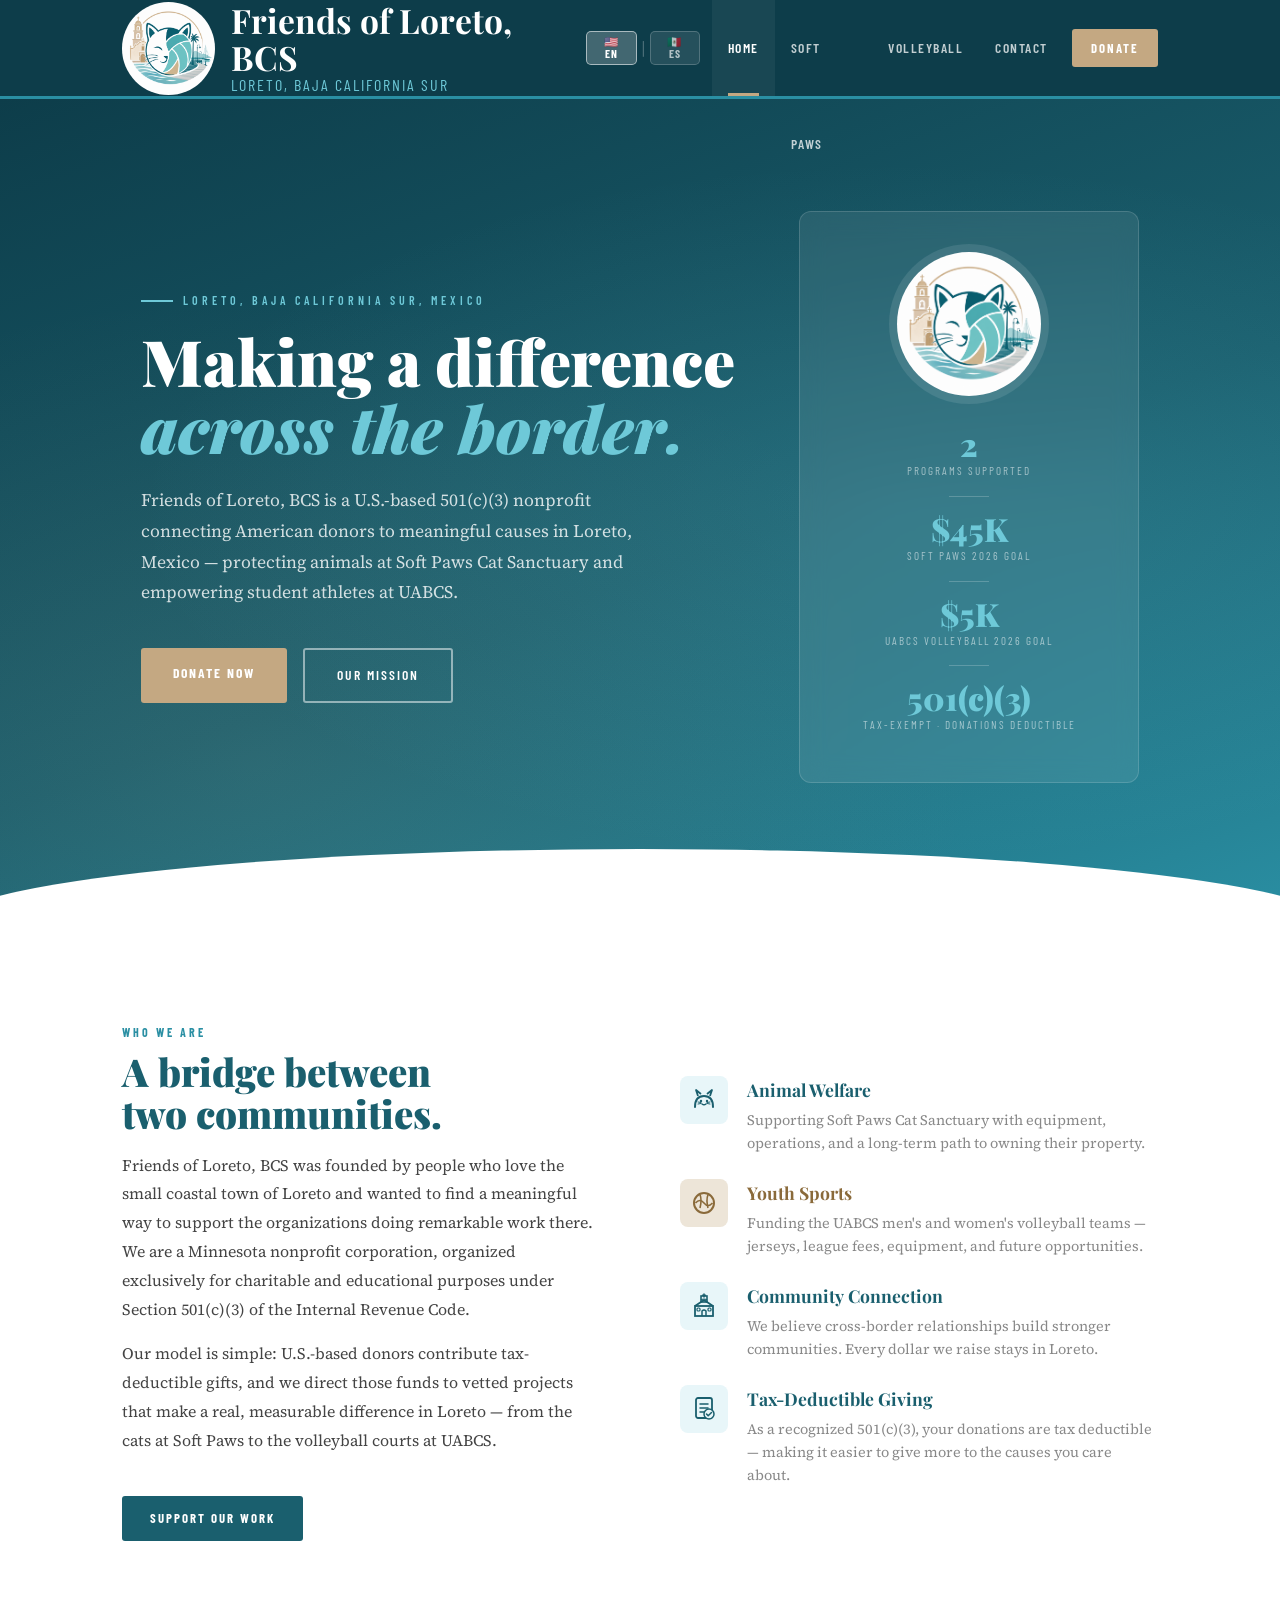
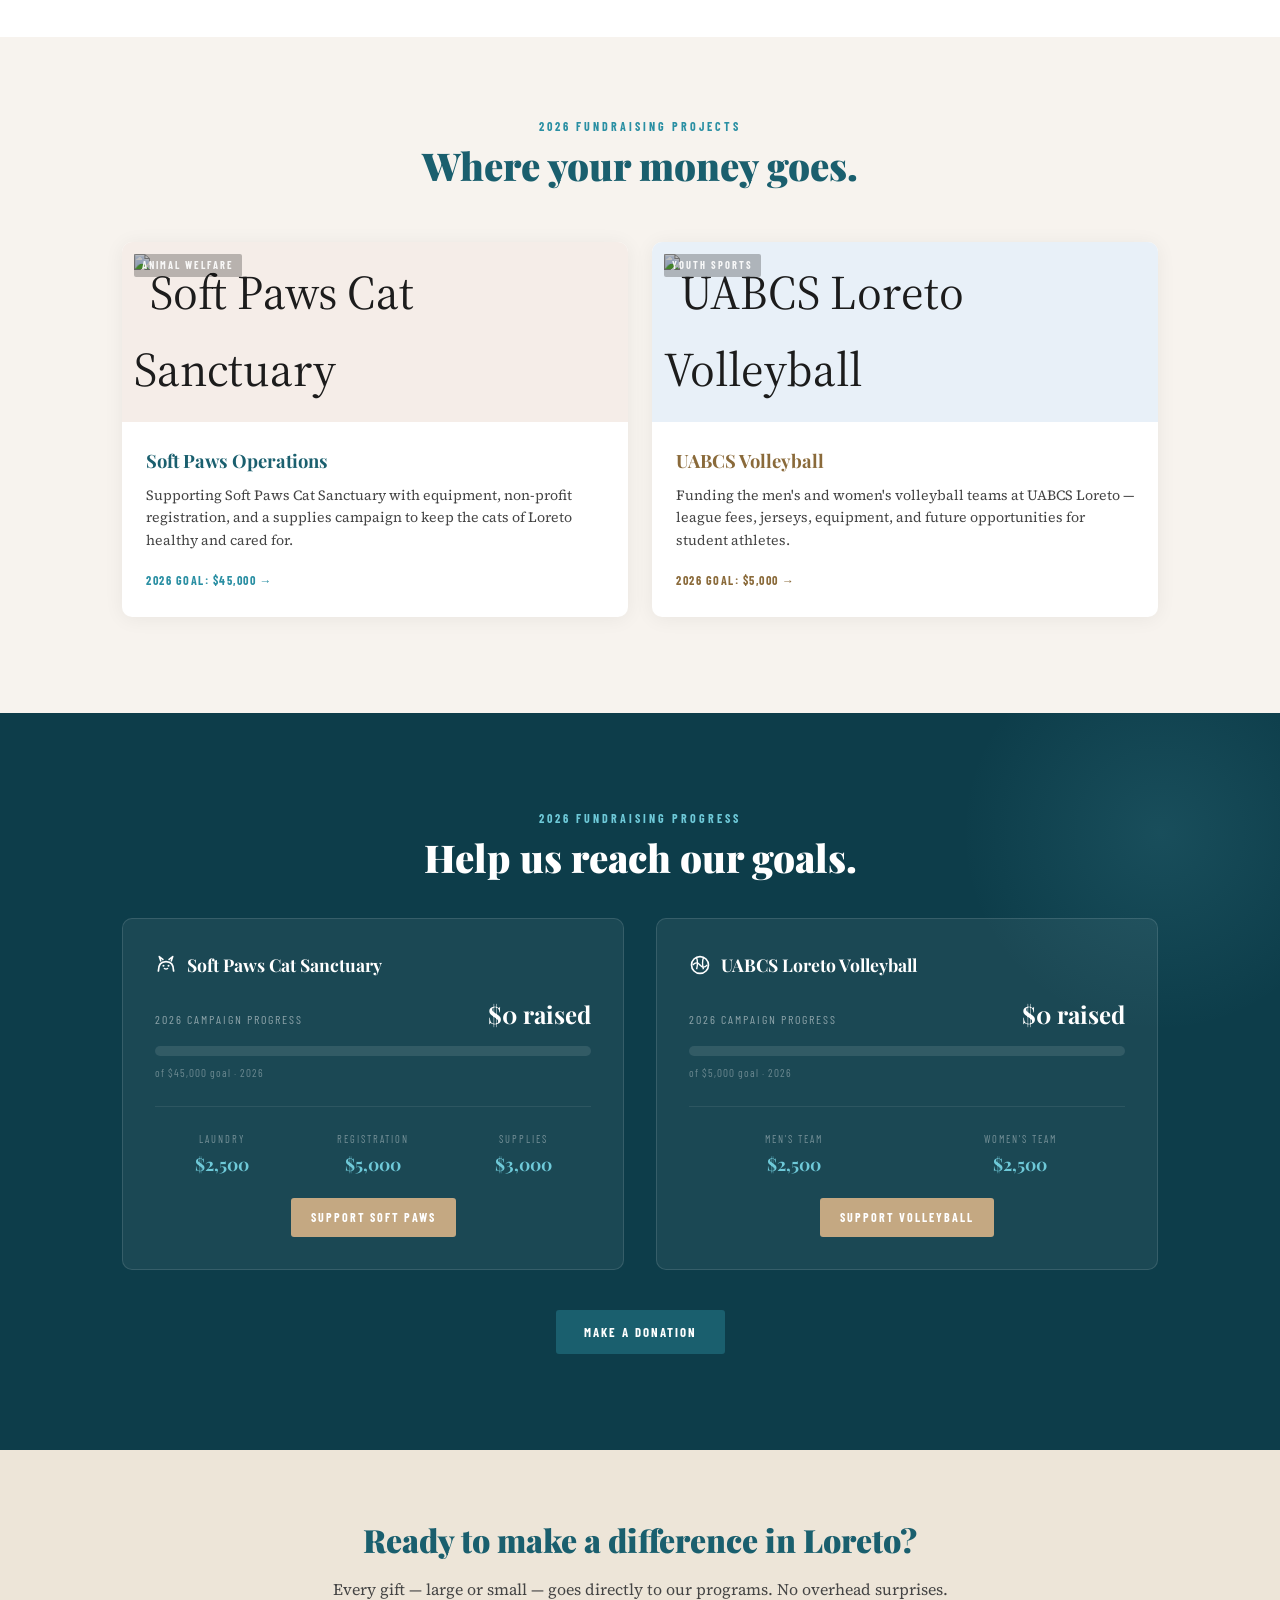
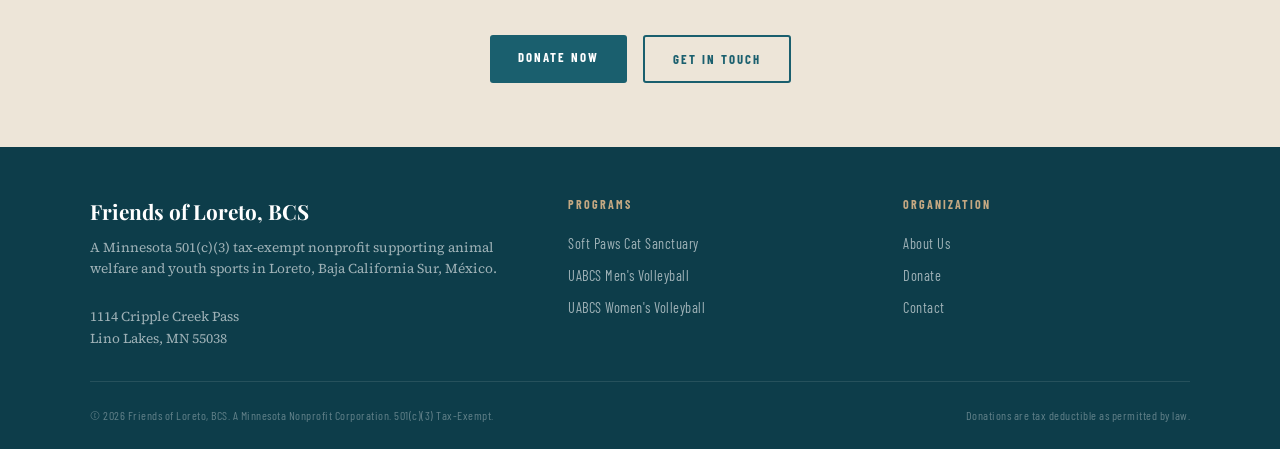
==== index.html @ affb63c1 "Add files via upload" ====
<!DOCTYPE html>
<html lang="en">
<head>
  <meta charset="UTF-8">
  <meta name="viewport" content="width=device-width, initial-scale=1.0">
  <title>Friends of Loreto, BCS — Home</title>
  <link rel="stylesheet" href="nav.css">
  <style>
    /* ── HERO ── */
    .hero {
      background: linear-gradient(160deg, var(--teal-900) 0%, var(--teal-700) 55%, var(--teal-500) 100%);
      min-height: 92vh;
      display: flex;
      align-items: center;
      position: relative;
      overflow: hidden;
    }

    .hero::before {
      content: '';
      position: absolute;
      inset: 0;
      background:
        radial-gradient(ellipse at 70% 50%, rgba(110, 201, 216, 0.15) 0%, transparent 60%),
        radial-gradient(ellipse at 20% 80%, rgba(196, 168, 130, 0.1) 0%, transparent 50%);
    }

    /* Decorative wave */
    .hero::after {
      content: '';
      position: absolute;
      bottom: -2px;
      left: 0;
      right: 0;
      height: 80px;
      background: var(--white);
      clip-path: ellipse(55% 100% at 50% 100%);
    }

    .hero-inner {
      position: relative;
      z-index: 1;
      max-width: 1100px;
      margin: 0 auto;
      padding: 6rem 2rem 8rem;
      display: grid;
      grid-template-columns: 1fr 340px;
      gap: 4rem;
      align-items: center;
    }

    .hero-eyebrow {
      font-family: var(--cond);
      font-size: 0.75rem;
      letter-spacing: 4px;
      text-transform: uppercase;
      font-weight: 600;
      color: var(--teal-300);
      margin-bottom: 1rem;
      display: flex;
      align-items: center;
      gap: 10px;
    }

    .hero-eyebrow::before {
      content: '';
      display: inline-block;
      width: 32px;
      height: 2px;
      background: var(--teal-300);
    }

    .hero-title {
      font-family: var(--serif);
      font-size: clamp(2.4rem, 5vw, 4rem);
      font-weight: 900;
      color: var(--white);
      line-height: 1.05;
      margin-bottom: 1.5rem;
    }

    .hero-title em {
      font-style: italic;
      color: var(--teal-300);
    }

    .hero-desc {
      font-size: 1.1rem;
      color: rgba(255,255,255,0.8);
      line-height: 1.75;
      margin-bottom: 2.5rem;
      max-width: 520px;
    }

    .hero-actions {
      display: flex;
      gap: 1rem;
      flex-wrap: wrap;
    }

    .btn-hero-primary {
      background: var(--sand-500);
      color: var(--white);
      font-family: var(--cond);
      font-size: 0.85rem;
      font-weight: 700;
      letter-spacing: 2px;
      text-transform: uppercase;
      text-decoration: none;
      padding: 0.9rem 2rem;
      border-radius: 3px;
      transition: background 0.2s, transform 0.2s;
      display: inline-block;
    }
    .btn-hero-primary:hover { background: var(--sand-700); transform: translateY(-2px); }

    .btn-hero-outline {
      background: transparent;
      color: var(--white);
      border: 2px solid rgba(255,255,255,0.5);
      font-family: var(--cond);
      font-size: 0.85rem;
      font-weight: 600;
      letter-spacing: 2px;
      text-transform: uppercase;
      text-decoration: none;
      padding: 0.9rem 2rem;
      border-radius: 3px;
      transition: all 0.2s;
      display: inline-block;
    }
    .btn-hero-outline:hover { border-color: white; background: rgba(255,255,255,0.1); }

    .hero-card {
      background: rgba(255,255,255,0.08);
      backdrop-filter: blur(12px);
      border: 1px solid rgba(255,255,255,0.15);
      border-radius: 12px;
      padding: 2rem;
      text-align: center;
    }

    .hero-logo {
      width: 160px;
      height: 160px;
      border-radius: 50%;
      object-fit: contain;
      background: rgba(255,255,255,0.1);
      padding: 8px;
      margin: 0 auto 1.5rem;
      display: block;
    }

    .hero-card-stat {
      margin-bottom: 1rem;
    }

    .hero-card-stat .num {
      font-family: var(--serif);
      font-size: 2rem;
      font-weight: 900;
      color: var(--teal-300);
      display: block;
      line-height: 1;
    }

    .hero-card-stat .label {
      font-family: var(--cond);
      font-size: 0.7rem;
      letter-spacing: 2px;
      text-transform: uppercase;
      color: rgba(255,255,255,0.55);
      display: block;
      margin-top: 2px;
    }

    .hero-card-divider {
      width: 40px;
      height: 1px;
      background: rgba(255,255,255,0.2);
      margin: 1rem auto;
    }

    /* ── MISSION ── */
    .mission {
      padding: 6rem 0;
      background: var(--white);
    }

    .mission-grid {
      display: grid;
      grid-template-columns: 1fr 1fr;
      gap: 5rem;
      align-items: center;
    }

    .mission-text .section-eyebrow { margin-bottom: 0.5rem; }

    .mission-text p {
      font-size: 1rem;
      color: var(--ink-mid);
      line-height: 1.8;
      margin-bottom: 1rem;
    }

    .mission-pillars {
      display: flex;
      flex-direction: column;
      gap: 1.5rem;
    }

    .pillar {
      display: flex;
      gap: 1.2rem;
      align-items: flex-start;
    }

    .pillar-icon {
      width: 48px;
      height: 48px;
      border-radius: 8px;
      background: var(--teal-100);
      display: flex;
      align-items: center;
      justify-content: center;
      font-size: 1.4rem;
      flex-shrink: 0;
    }

    .pillar-icon.sand { background: var(--sand-200); }

    .pillar-body h3 {
      font-family: var(--serif);
      font-size: 1.1rem;
      font-weight: 700;
      color: var(--teal-700);
      margin-bottom: 0.3rem;
    }

    .pillar-body h3.sand { color: var(--sand-700); }

    .pillar-body p {
      font-size: 0.9rem;
      color: var(--ink-light);
      line-height: 1.6;
    }

    /* ── PROGRAMS PREVIEW ── */
    .programs {
      padding: 5rem 0 6rem;
      background: var(--sand-100);
    }

    .programs-header {
      text-align: center;
      margin-bottom: 3.5rem;
    }

    .programs-grid {
      display: grid;
      grid-template-columns: repeat(3, 1fr);
      gap: 1.5rem;
    }

    .program-card {
      background: var(--white);
      border-radius: 10px;
      overflow: hidden;
      box-shadow: 0 2px 20px rgba(0,0,0,0.06);
      transition: transform 0.25s, box-shadow 0.25s;
      text-decoration: none;
      display: block;
      color: inherit;
    }

    .program-card:hover {
      transform: translateY(-6px);
      box-shadow: 0 8px 32px rgba(0,0,0,0.12);
    }

    .program-card-img {
      height: 180px;
      display: flex;
      align-items: center;
      justify-content: center;
      font-size: 3rem;
      position: relative;
    }

    .program-card-img.teal { background: linear-gradient(135deg, var(--teal-700), var(--teal-500)); }
    .program-card-img.teal2 { background: linear-gradient(135deg, var(--teal-500), var(--teal-300)); }
    .program-card-img.sand { background: linear-gradient(135deg, var(--sand-500), var(--sand-700)); }

    .program-card-img .card-tag {
      position: absolute;
      top: 12px;
      left: 12px;
      font-family: var(--cond);
      font-size: 0.65rem;
      letter-spacing: 2px;
      text-transform: uppercase;
      font-weight: 700;
      color: rgba(255,255,255,0.9);
      background: rgba(0,0,0,0.25);
      padding: 3px 8px;
      border-radius: 2px;
    }

    .program-card-body {
      padding: 1.5rem;
    }

    .program-card-body h3 {
      font-family: var(--serif);
      font-size: 1.15rem;
      font-weight: 700;
      color: var(--teal-700);
      margin-bottom: 0.5rem;
    }

    .program-card-body h3.sand { color: var(--sand-700); }

    .program-card-body p {
      font-size: 0.88rem;
      color: var(--ink-mid);
      line-height: 1.6;
      margin-bottom: 1rem;
    }

    .program-card-link {
      font-family: var(--cond);
      font-size: 0.75rem;
      letter-spacing: 1.5px;
      text-transform: uppercase;
      font-weight: 700;
      color: var(--teal-500);
      text-decoration: none;
    }

    .program-card-link.sand { color: var(--sand-700); }

    /* ── CAMPAIGN HIGHLIGHT ── */
    .campaign-highlight {
      padding: 6rem 0;
      background: var(--teal-900);
      position: relative;
      overflow: hidden;
    }

    .campaign-highlight::before {
      content: '';
      position: absolute;
      top: -80px;
      right: -80px;
      width: 400px;
      height: 400px;
      border-radius: 50%;
      background: radial-gradient(circle, rgba(110,201,216,0.12) 0%, transparent 70%);
    }

    .campaign-inner {
      position: relative;
      z-index: 1;
      display: grid;
      grid-template-columns: 1fr 1fr;
      gap: 5rem;
      align-items: center;
    }

    .campaign-text .section-eyebrow { color: var(--teal-300); }

    .campaign-text .section-title { color: var(--white); }

    .campaign-text p {
      color: rgba(255,255,255,0.7);
      line-height: 1.75;
      margin-bottom: 1.5rem;
    }

    .campaign-progress-box {
      background: rgba(255,255,255,0.06);
      border: 1px solid rgba(255,255,255,0.12);
      border-radius: 10px;
      padding: 2rem;
    }

    .progress-header {
      display: flex;
      justify-content: space-between;
      align-items: baseline;
      margin-bottom: 0.75rem;
    }

    .progress-title {
      font-family: var(--cond);
      font-size: 0.75rem;
      letter-spacing: 2px;
      text-transform: uppercase;
      color: rgba(255,255,255,0.5);
    }

    .progress-amount {
      font-family: var(--serif);
      font-size: 1.5rem;
      font-weight: 700;
      color: var(--white);
    }

    .progress-track {
      height: 10px;
      background: rgba(255,255,255,0.1);
      border-radius: 5px;
      overflow: hidden;
      margin-bottom: 0.5rem;
    }

    .progress-fill {
      height: 100%;
      background: linear-gradient(90deg, var(--teal-500), var(--teal-300));
      border-radius: 5px;
      width: 5%;
      transition: width 1s ease;
    }

    .progress-sub {
      font-family: var(--cond);
      font-size: 0.7rem;
      letter-spacing: 1px;
      color: rgba(255,255,255,0.35);
    }

    .progress-milestones {
      display: grid;
      grid-template-columns: repeat(3, 1fr);
      gap: 1rem;
      margin-top: 1.5rem;
      border-top: 1px solid rgba(255,255,255,0.08);
      padding-top: 1.5rem;
    }

    .milestone {
      text-align: center;
    }

    .milestone .year {
      font-family: var(--cond);
      font-size: 0.65rem;
      letter-spacing: 2px;
      text-transform: uppercase;
      color: rgba(255,255,255,0.4);
      display: block;
      margin-bottom: 3px;
    }

    .milestone .amount {
      font-family: var(--serif);
      font-size: 1.1rem;
      font-weight: 700;
      color: var(--teal-300);
      display: block;
    }

    .milestone .status {
      font-family: var(--cond);
      font-size: 0.65rem;
      letter-spacing: 1px;
      color: rgba(255,255,255,0.3);
      display: block;
      margin-top: 2px;
    }

    /* ── DONATE CTA ── */
    .cta-strip {
      padding: 4rem 0;
      background: var(--sand-200);
      text-align: center;
    }

    .cta-strip h2 {
      font-family: var(--serif);
      font-size: 2rem;
      font-weight: 900;
      color: var(--teal-700);
      margin-bottom: 0.75rem;
    }

    .cta-strip p {
      color: var(--ink-mid);
      margin-bottom: 2rem;
      font-size: 1rem;
    }

    .cta-actions {
      display: flex;
      gap: 1rem;
      justify-content: center;
      flex-wrap: wrap;
    }
  </style>
</head>
<body>

<div id="site-nav"></div>

<!-- ── HERO ── -->
<section class="hero">
  <div class="hero-inner">
    <div class="hero-content">
      <div class="hero-eyebrow">Loreto, Baja California Sur, Mexico</div>
      <h1 class="hero-title">
        <span data-en="Making a difference" data-es="Haciendo la diferencia">Making a difference</span><br>
        <em data-en="across the border." data-es="más allá de la frontera.">across the border.</em>
      </h1>
      <p class="hero-desc" data-en="Friends of Loreto, BCS is a U.S.-based 501(c)(3) nonprofit connecting American donors to meaningful causes in Loreto, Mexico — protecting animals at Soft Paws Cat Sanctuary and empowering student athletes at UABCS."
         data-es="Friends of Loreto, BCS es una organización sin fines de lucro con base en EE. UU. que conecta a donantes estadounidenses con causas significativas en Loreto, México — protegiendo a los animales en el Refugio Soft Paws y apoyando a los atletas universitarios de la UABCS.">
        Friends of Loreto, BCS is a U.S.-based 501(c)(3) nonprofit connecting American donors
        to meaningful causes in Loreto, Mexico — protecting animals at Soft Paws Cat Sanctuary
        and empowering student athletes at UABCS.
      </p>
      <div class="hero-actions">
        <a href="donate.html" class="btn-hero-primary" data-en="Donate Now" data-es="Donar Ahora">Donate Now</a>
        <a href="index.html#about" class="btn-hero-outline" data-en="Our Mission" data-es="Nuestra Misión">Our Mission</a>
      </div>
    </div>
    <div class="hero-card">
      <img src="logo.png" alt="Friends of Loreto BCS" class="hero-logo">
      <div class="hero-card-stat">
        <span class="num">2</span>
        <span class="label" data-en="Programs Supported" data-es="Programas Apoyados">Programs Supported</span>
      </div>
      <div class="hero-card-divider"></div>
      <div class="hero-card-stat">
        <span class="num">$45K</span>
        <span class="label" data-en="Soft Paws 2026 Goal" data-es="Meta Soft Paws 2026">Soft Paws 2026 Goal</span>
      </div>
      <div class="hero-card-divider"></div>
      <div class="hero-card-stat">
        <span class="num">$5K</span>
        <span class="label" data-en="UABCS Volleyball 2026 Goal" data-es="Meta Voleibol UABCS 2026">UABCS Volleyball 2026 Goal</span>
      </div>
      <div class="hero-card-divider"></div>
      <div class="hero-card-stat">
        <span class="num">501(c)(3)</span>
        <span class="label" data-en="Tax-Exempt · Donations Deductible" data-es="Exento de Impuestos · Donaciones Deducibles">Tax-Exempt · Donations Deductible</span>
      </div>
    </div>
  </div>
</section>

<!-- ── MISSION ── -->
<section class="mission" id="about">
  <div class="container">
    <div class="mission-grid">
      <div class="mission-text">
        <div class="section-eyebrow" data-en="Who We Are" data-es="Quiénes Somos">Who We Are</div>
        <h2 class="section-title" data-en="A bridge between<br>two communities." data-es="Un puente entre<br>dos comunidades.">A bridge between<br>two communities.</h2>
        <p data-en="Friends of Loreto, BCS was founded by people who love the small coastal town of Loreto and wanted to find a meaningful way to support the organizations doing remarkable work there. We are a Minnesota nonprofit corporation, organized exclusively for charitable and educational purposes under Section 501(c)(3) of the Internal Revenue Code."
           data-es="Friends of Loreto, BCS fue fundada por personas que aman el pequeño pueblo costero de Loreto y que querían encontrar una manera significativa de apoyar a las organizaciones que hacen un trabajo extraordinario ahí. Somos una corporación sin fines de lucro de Minnesota, organizada exclusivamente con fines caritativos y educativos bajo la Sección 501(c)(3) del Código de Rentas Internas.">
          Friends of Loreto, BCS was founded by people who love the small
          coastal town of Loreto and wanted to find a meaningful way to support the
          organizations doing remarkable work there. We are a Minnesota nonprofit corporation,
          organized exclusively for charitable and educational purposes under Section 501(c)(3)
          of the Internal Revenue Code.
        </p>
        <p data-en="Our model is simple: U.S.-based donors contribute tax-deductible gifts, and we direct those funds to vetted projects that make a real, measurable difference in Loreto — from the cats at Soft Paws to the volleyball courts at UABCS."
           data-es="Nuestro modelo es sencillo: donantes con base en EE. UU. contribuyen con donativos deducibles de impuestos, y nosotros dirigimos esos fondos a proyectos verificados que generan una diferencia real y medible en Loreto — desde los gatos de Soft Paws hasta las canchas de voleibol de la UABCS.">
          Our model is simple: U.S.-based donors contribute tax-deductible gifts, and we
          direct those funds to vetted projects that make a real, measurable difference
          in Loreto — from the cats at Soft Paws to the volleyball courts at UABCS.
        </p>
        <br>
        <a href="donate.html" class="btn btn-primary" data-en="Support Our Work" data-es="Apoya Nuestra Causa">Support Our Work</a>
      </div>
      <div class="mission-pillars">
        <div class="pillar">
          <div class="pillar-icon">
            <svg width="26" height="26" viewBox="0 0 26 26" fill="none" xmlns="http://www.w3.org/2000/svg">
              <path d="M4 20 C4 13 7 9 13 9 C19 9 22 13 22 20" stroke="#1a5f6e" stroke-width="2" stroke-linecap="round"/>
              <path d="M7 9 L5 3 L10 7" stroke="#1a5f6e" stroke-width="1.8" stroke-linejoin="round"/>
              <path d="M19 9 L21 3 L16 7" stroke="#1a5f6e" stroke-width="1.8" stroke-linejoin="round"/>
              <circle cx="10" cy="14" r="1.2" fill="#1a5f6e"/>
              <circle cx="16" cy="14" r="1.2" fill="#1a5f6e"/>
              <path d="M11 17 Q13 18.5 15 17" stroke="#1a5f6e" stroke-width="1.5" stroke-linecap="round"/>
              <path d="M7 15 L10 15.5" stroke="#1a5f6e" stroke-width="1" stroke-linecap="round"/>
              <path d="M7 17 L10 16.5" stroke="#1a5f6e" stroke-width="1" stroke-linecap="round"/>
              <path d="M19 15 L16 15.5" stroke="#1a5f6e" stroke-width="1" stroke-linecap="round"/>
              <path d="M19 17 L16 16.5" stroke="#1a5f6e" stroke-width="1" stroke-linecap="round"/>
            </svg>
          </div>
          <div class="pillar-body">
            <h3 data-en="Animal Welfare" data-es="Bienestar Animal">Animal Welfare</h3>
            <p data-en="Supporting Soft Paws Cat Sanctuary with equipment, operations, and a long-term path to owning their property."
               data-es="Apoyando al Refugio Soft Paws con equipo, operaciones y un camino a largo plazo para adquirir su propiedad.">Supporting Soft Paws Cat Sanctuary with equipment, operations, and a long-term path to owning their property.</p>
          </div>
        </div>
        <div class="pillar">
          <div class="pillar-icon sand">
            <svg width="26" height="26" viewBox="0 0 26 26" fill="none" xmlns="http://www.w3.org/2000/svg">
              <circle cx="13" cy="13" r="10" stroke="#8a6a3a" stroke-width="2"/>
              <path d="M4.5 13 Q9 8 13 13 Q17 18 21.5 13" stroke="#8a6a3a" stroke-width="1.6"/>
              <path d="M9 4.5 Q11 10 9 18" stroke="#8a6a3a" stroke-width="1.6"/>
              <path d="M17 4.5 Q15 10 17 18" stroke="#8a6a3a" stroke-width="1.6"/>
            </svg>
          </div>
          <div class="pillar-body">
            <h3 class="sand" data-en="Youth Sports" data-es="Deporte Juvenil">Youth Sports</h3>
            <p data-en="Funding the UABCS men's and women's volleyball teams — jerseys, league fees, equipment, and future opportunities."
               data-es="Financiando los equipos varonil y femenil de voleibol de la UABCS — uniformes, cuotas de liga, equipamiento y oportunidades futuras.">Funding the UABCS men's and women's volleyball teams — jerseys, league fees, equipment, and future opportunities.</p>
          </div>
        </div>
        <div class="pillar">
          <div class="pillar-icon">
            <svg width="26" height="26" viewBox="0 0 26 26" fill="none" xmlns="http://www.w3.org/2000/svg">
              <rect x="4" y="13" width="18" height="10" stroke="#1a5f6e" stroke-width="1.8"/>
              <path d="M11 23 L11 18 Q13 16 15 18 L15 23" stroke="#1a5f6e" stroke-width="1.5"/>
              <path d="M4 13 L13 7 L22 13" stroke="#1a5f6e" stroke-width="1.8" stroke-linejoin="round"/>
              <rect x="10" y="3" width="6" height="6" stroke="#1a5f6e" stroke-width="1.6"/>
              <path d="M10 7 Q13 5 16 7" stroke="#1a5f6e" stroke-width="1.2"/>
              <line x1="13" y1="1" x2="13" y2="4" stroke="#1a5f6e" stroke-width="1.5" stroke-linecap="round"/>
              <line x1="11.5" y1="2.2" x2="14.5" y2="2.2" stroke="#1a5f6e" stroke-width="1.5" stroke-linecap="round"/>
              <rect x="6" y="15" width="3" height="3" rx="1" stroke="#1a5f6e" stroke-width="1.2"/>
              <rect x="17" y="15" width="3" height="3" rx="1" stroke="#1a5f6e" stroke-width="1.2"/>
            </svg>
          </div>
          <div class="pillar-body">
            <h3 data-en="Community Connection" data-es="Conexión Comunitaria">Community Connection</h3>
            <p data-en="We believe cross-border relationships build stronger communities. Every dollar we raise stays in Loreto."
               data-es="Creemos que las relaciones transfronterizas construyen comunidades más fuertes. Cada peso que recaudamos se queda en Loreto.">We believe cross-border relationships build stronger communities. Every dollar we raise stays in Loreto.</p>
          </div>
        </div>
        <div class="pillar">
          <div class="pillar-icon">
            <svg width="26" height="26" viewBox="0 0 26 26" fill="none" xmlns="http://www.w3.org/2000/svg">
              <rect x="5" y="2" width="16" height="20" rx="2" stroke="#1a5f6e" stroke-width="1.8"/>
              <line x1="9" y1="8" x2="17" y2="8" stroke="#1a5f6e" stroke-width="1.5" stroke-linecap="round"/>
              <line x1="9" y1="12" x2="17" y2="12" stroke="#1a5f6e" stroke-width="1.5" stroke-linecap="round"/>
              <line x1="9" y1="16" x2="14" y2="16" stroke="#1a5f6e" stroke-width="1.5" stroke-linecap="round"/>
              <circle cx="18" cy="18" r="5" fill="#e8f6f9" stroke="#1a5f6e" stroke-width="1.5"/>
              <path d="M15.5 18 L17.2 19.8 L20.5 16.5" stroke="#1a5f6e" stroke-width="1.5" stroke-linecap="round" stroke-linejoin="round"/>
            </svg>
          </div>
          <div class="pillar-body">
            <h3 data-en="Tax-Deductible Giving" data-es="Donaciones Deducibles">Tax-Deductible Giving</h3>
            <p data-en="As a recognized 501(c)(3), your donations are tax deductible — making it easier to give more to the causes you care about."
               data-es="Como organización reconocida 501(c)(3), tus donaciones son deducibles de impuestos — lo que facilita dar más a las causas que te importan.">As a recognized 501(c)(3), your donations are tax deductible — making it easier to give more to the causes you care about.</p>
          </div>
        </div>
      </div>
    </div>
  </div>
</section>

<!-- ── PROGRAMS PREVIEW ── -->
<section class="programs">
  <div class="container">
    <div class="programs-header">
      <div class="section-eyebrow" data-en="2026 Fundraising Projects" data-es="Proyectos de Recaudación 2026">2026 Fundraising Projects</div>
      <h2 class="section-title" data-en="Where your money goes." data-es="A dónde va tu donativo.">Where your money goes.</h2>
    </div>
    <div class="programs-grid" style="grid-template-columns: 1fr 1fr;">
      <a href="soft-paws.html" class="program-card">
        <div class="program-card-img teal" style="background: #f5ede8;">
          <img src="soft-paws-logo.jpg" alt="Soft Paws Cat Sanctuary" style="width:100%; height:100%; object-fit:contain; padding:12px;">
          <span class="card-tag" data-en="Animal Welfare" data-es="Bienestar Animal">Animal Welfare</span>
        </div>
        <div class="program-card-body">
          <h3 data-en="Soft Paws Operations" data-es="Operaciones Soft Paws">Soft Paws Operations</h3>
          <p data-en="Supporting Soft Paws Cat Sanctuary with equipment, non-profit registration, and a supplies campaign to keep the cats of Loreto healthy and cared for."
             data-es="Apoyando al Refugio Soft Paws con equipo, registro de asociación civil y una campaña de insumos para mantener a los gatos de Loreto sanos y bien cuidados.">Supporting Soft Paws Cat Sanctuary with equipment, non-profit registration, and a supplies campaign to keep the cats of Loreto healthy and cared for.</p>
          <span class="program-card-link" data-en="2026 Goal: $45,000 →" data-es="Meta 2026: $45,000 →">2026 Goal: $45,000 →</span>
        </div>
      </a>
      <a href="volleyball.html" class="program-card">
        <div class="program-card-img sand" style="background: #e8f0f8;">
          <img src="uabcs-logo.jpg" alt="UABCS Loreto Volleyball" style="width:100%; height:100%; object-fit:contain; padding:12px;">
          <span class="card-tag" data-en="Youth Sports" data-es="Deporte Juvenil">Youth Sports</span>
        </div>
        <div class="program-card-body">
          <h3 class="sand" data-en="UABCS Volleyball" data-es="Voleibol UABCS">UABCS Volleyball</h3>
          <p data-en="Funding the men's and women's volleyball teams at UABCS Loreto — league fees, jerseys, equipment, and future opportunities for student athletes."
             data-es="Financiando los equipos varonil y femenil de voleibol de la UABCS Loreto — cuotas de liga, uniformes, equipamiento y oportunidades futuras para los atletas universitarios.">Funding the men's and women's volleyball teams at UABCS Loreto — league fees, jerseys, equipment, and future opportunities for student athletes.</p>
          <span class="program-card-link sand" data-en="2026 Goal: $5,000 →" data-es="Meta 2026: $5,000 →">2026 Goal: $5,000 →</span>
        </div>
      </a>
    </div>
  </div>
</section>

<!-- ── FUNDRAISING PROGRESS ── -->
<section class="campaign-highlight">
  <div class="container">
    <div style="text-align:center; margin-bottom:2.5rem;">
      <div class="section-eyebrow" style="color:var(--teal-300);" data-en="2026 Fundraising Progress" data-es="Avance de Recaudación 2026">2026 Fundraising Progress</div>
      <h2 class="section-title" style="color:var(--white);" data-en="Help us reach our goals." data-es="Ayúdanos a alcanzar nuestras metas.">Help us reach our goals.</h2>
    </div>
    <div style="display:grid; grid-template-columns:1fr 1fr; gap:2rem;">

      <!-- Soft Paws tracker -->
      <div class="campaign-progress-box">
        <div style="display:flex; align-items:center; gap:10px; margin-bottom:1rem;">
          <svg width="22" height="22" viewBox="0 0 26 26" fill="none" xmlns="http://www.w3.org/2000/svg">
            <path d="M4 20 C4 13 7 9 13 9 C19 9 22 13 22 20" stroke="white" stroke-width="2" stroke-linecap="round"/>
            <path d="M7 9 L5 3 L10 7" stroke="white" stroke-width="1.8" stroke-linejoin="round"/>
            <path d="M19 9 L21 3 L16 7" stroke="white" stroke-width="1.8" stroke-linejoin="round"/>
            <circle cx="10" cy="14" r="1.2" fill="white"/>
            <circle cx="16" cy="14" r="1.2" fill="white"/>
            <path d="M11 17 Q13 18.5 15 17" stroke="white" stroke-width="1.5" stroke-linecap="round"/>
          </svg>
          <span style="font-family:var(--serif); font-size:1.1rem; font-weight:700; color:var(--white);" data-en="Soft Paws Cat Sanctuary" data-es="Refugio Soft Paws">Soft Paws Cat Sanctuary</span>
        </div>
        <div class="progress-header">
          <span class="progress-title" data-en="2026 Campaign Progress" data-es="Avance 2026">2026 Campaign Progress</span>
          <span class="progress-amount" data-en="$0 raised" data-es="$0 recaudados">$0 raised</span>
        </div>
        <div class="progress-track">
          <div class="progress-fill" style="width:0%;"></div>
        </div>
        <div class="progress-sub" data-en="of $45,000 goal · 2026" data-es="de la meta de $45,000 · 2026">of $45,000 goal · 2026</div>
        <div class="progress-milestones" style="grid-template-columns:repeat(3,1fr);">
          <div class="milestone">
            <span class="year" data-en="Laundry" data-es="Lavandería">Laundry</span>
            <span class="amount">$2,500</span>
          </div>
          <div class="milestone">
            <span class="year" data-en="Registration" data-es="Registro">Registration</span>
            <span class="amount">$5,000</span>
          </div>
          <div class="milestone">
            <span class="year" data-en="Supplies" data-es="Insumos">Supplies</span>
            <span class="amount">$3,000</span>
          </div>
        </div>
        <div style="text-align:center; margin-top:1.25rem;">
          <a href="soft-paws.html" class="btn btn-sand" style="font-size:0.75rem; padding:0.6rem 1.25rem;" data-en="Support Soft Paws" data-es="Apoya a Soft Paws">Support Soft Paws</a>
        </div>
      </div>

      <!-- UABCS Volleyball tracker -->
      <div class="campaign-progress-box">
        <div style="display:flex; align-items:center; gap:10px; margin-bottom:1rem;">
          <svg width="22" height="22" viewBox="0 0 26 26" fill="none" xmlns="http://www.w3.org/2000/svg">
            <circle cx="13" cy="13" r="10" stroke="white" stroke-width="2"/>
            <path d="M4.5 13 Q9 8 13 13 Q17 18 21.5 13" stroke="white" stroke-width="1.6"/>
            <path d="M9 4.5 Q11 10 9 18" stroke="white" stroke-width="1.6"/>
            <path d="M17 4.5 Q15 10 17 18" stroke="white" stroke-width="1.6"/>
          </svg>
          <span style="font-family:var(--serif); font-size:1.1rem; font-weight:700; color:var(--white);" data-en="UABCS Loreto Volleyball" data-es="Voleibol UABCS Loreto">UABCS Loreto Volleyball</span>
        </div>
        <div class="progress-header">
          <span class="progress-title" data-en="2026 Campaign Progress" data-es="Avance 2026">2026 Campaign Progress</span>
          <span class="progress-amount" data-en="$0 raised" data-es="$0 recaudados">$0 raised</span>
        </div>
        <div class="progress-track">
          <div class="progress-fill" style="width:0%; background: linear-gradient(90deg, var(--sand-500), var(--sand-300), #e8d4a8);"></div>
        </div>
        <div class="progress-sub" data-en="of $5,000 goal · 2026" data-es="de la meta de $5,000 · 2026">of $5,000 goal · 2026</div>
        <div class="progress-milestones" style="grid-template-columns:repeat(2,1fr);">
          <div class="milestone">
            <span class="year" data-en="Men's Team" data-es="Equipo Varonil">Men's Team</span>
            <span class="amount">$2,500</span>
          </div>
          <div class="milestone">
            <span class="year" data-en="Women's Team" data-es="Equipo Femenil">Women's Team</span>
            <span class="amount">$2,500</span>
          </div>
        </div>
        <div style="text-align:center; margin-top:1.25rem;">
          <a href="volleyball.html" class="btn btn-sand" style="font-size:0.75rem; padding:0.6rem 1.25rem;" data-en="Support Volleyball" data-es="Apoya el Voleibol">Support Volleyball</a>
        </div>
      </div>

    </div>
    <div style="text-align:center; margin-top:2.5rem;">
      <a href="donate.html" class="btn btn-primary" data-en="Make a Donation" data-es="Hacer una Donación">Make a Donation</a>
    </div>
  </div>
</section>

<!-- ── CTA STRIP ── -->
<section class="cta-strip">
  <div class="container">
    <h2 data-en="Ready to make a difference in Loreto?" data-es="¿Listo para hacer la diferencia en Loreto?">Ready to make a difference in Loreto?</h2>
    <p data-en="Every gift — large or small — goes directly to our programs. No overhead surprises."
       data-es="Cada donativo — grande o pequeño — va directamente a nuestros programas. Sin sorpresas administrativas.">Every gift — large or small — goes directly to our programs. No overhead surprises.</p>
    <div class="cta-actions">
      <a href="donate.html" class="btn btn-primary" data-en="Donate Now" data-es="Donar Ahora">Donate Now</a>
      <a href="contact.html" class="btn btn-outline" data-en="Get in Touch" data-es="Contáctanos">Get in Touch</a>
    </div>
  </div>
</section>

<div id="site-footer"></div>
<script src="nav.js"></script>
</body>
</html>
---- nav.css ----
/* ── Shared Nav & Global Styles ─────────────────────────────────────── */
@import url('https://fonts.googleapis.com/css2?family=Playfair+Display:ital,wght@0,700;0,900;1,700&family=Source+Serif+4:ital,wght@0,300;0,400;0,600;1,400&family=Barlow+Condensed:wght@300;400;600;700&display=swap');

*, *::before, *::after { box-sizing: border-box; margin: 0; padding: 0; }

:root {
  --teal-900: #0d3d4a;
  --teal-700: #1a5f6e;
  --teal-500: #2a8fa3;
  --teal-300: #6ec9d8;
  --teal-100: #e8f6f9;
  --sand-700: #8a6a3a;
  --sand-500: #c4a882;
  --sand-200: #ede5d8;
  --sand-100: #f7f3ee;
  --white:    #ffffff;
  --ink:      #1c1c1c;
  --ink-mid:  #444444;
  --ink-light:#888888;
  --serif:    'Playfair Display', Georgia, serif;
  --body:     'Source Serif 4', Georgia, serif;
  --cond:     'Barlow Condensed', 'Arial Narrow', sans-serif;
}

html { scroll-behavior: smooth; }

body {
  font-family: var(--body);
  color: var(--ink);
  background: var(--white);
  line-height: 1.6;
  font-size: 16px;
}

.site-nav {
  position: sticky;
  top: 0;
  z-index: 100;
  background: var(--teal-900);
  border-bottom: 3px solid var(--teal-500);
}

.nav-inner {
  max-width: 1100px;
  margin: 0 auto;
  padding: 0 2rem;
  display: flex;
  align-items: center;
  justify-content: space-between;
  height: 96px;
}

.nav-logo {
  display: flex;
  align-items: center;
  gap: 16px;
  text-decoration: none;
}

.nav-logo img {
  width: 93px;
  height: 93px;
  border-radius: 50%;
  object-fit: contain;
  background: rgba(255,255,255,0.1);
}

.nav-logo-text {
  font-family: var(--serif);
  font-size: 2.1rem;
  font-weight: 700;
  color: var(--white);
  line-height: 1.1;
}

.nav-logo-text span {
  display: block;
  font-family: var(--cond);
  font-size: 1rem;
  letter-spacing: 2px;
  font-weight: 400;
  color: var(--teal-300);
  text-transform: uppercase;
}

.nav-links {
  display: flex;
  align-items: center;
  gap: 0;
  list-style: none;
}

.nav-links a {
  display: block;
  padding: 0 1rem;
  height: 96px;
  line-height: 96px;
  font-family: var(--cond);
  font-size: 0.85rem;
  font-weight: 600;
  letter-spacing: 1.5px;
  text-transform: uppercase;
  color: rgba(255,255,255,0.75);
  text-decoration: none;
  transition: color 0.2s, background 0.2s;
  position: relative;
}

.nav-links a::after {
  content: '';
  position: absolute;
  bottom: 0;
  left: 1rem;
  right: 1rem;
  height: 3px;
  background: var(--sand-500);
  transform: scaleX(0);
  transition: transform 0.2s;
}

.nav-links a:hover,
.nav-links a.active {
  color: var(--white);
  background: rgba(255,255,255,0.05);
}

.nav-links a:hover::after,
.nav-links a.active::after {
  transform: scaleX(1);
}

.nav-donate-btn {
  font-family: var(--cond) !important;
  font-size: 0.8rem !important;
  font-weight: 700 !important;
  letter-spacing: 2px !important;
  text-transform: uppercase !important;
  background: var(--sand-500) !important;
  color: var(--white) !important;
  padding: 0 1.2rem !important;
  height: 38px !important;
  line-height: 38px !important;
  border-radius: 3px !important;
  text-decoration: none !important;
  transition: background 0.2s !important;
  display: inline-block;
  margin-left: 0.5rem;
}

.nav-donate-btn::after { display: none !important; }
.nav-donate-btn:hover { background: var(--sand-700) !important; color: var(--white) !important; }

.nav-hamburger {
  display: none;
  flex-direction: column;
  justify-content: center;
  gap: 5px;
  width: 36px;
  height: 36px;
  background: none;
  border: none;
  cursor: pointer;
  padding: 4px;
  flex-shrink: 0;
}

.nav-hamburger span {
  display: block;
  width: 100%;
  height: 2px;
  background: var(--white);
  border-radius: 2px;
  transition: all 0.25s;
}

.nav-hamburger.open span:nth-child(1) { transform: translateY(7px) rotate(45deg); }
.nav-hamburger.open span:nth-child(2) { opacity: 0; }
.nav-hamburger.open span:nth-child(3) { transform: translateY(-7px) rotate(-45deg); }

.site-footer {
  background: var(--teal-900);
  color: rgba(255,255,255,0.7);
  padding: 3rem 2rem 1.5rem;
}

.footer-inner {
  max-width: 1100px;
  margin: 0 auto;
  display: grid;
  grid-template-columns: 1.5fr 1fr 1fr;
  gap: 3rem;
  padding-bottom: 2rem;
  border-bottom: 1px solid rgba(255,255,255,0.1);
}

.footer-brand .footer-org {
  font-family: var(--serif);
  font-size: 1.3rem;
  font-weight: 700;
  color: var(--white);
  margin-bottom: 0.5rem;
}

.footer-brand p { font-size: 0.85rem; line-height: 1.6; color: rgba(255,255,255,0.6); }

.footer-col h4 {
  font-family: var(--cond);
  font-size: 0.75rem;
  letter-spacing: 2px;
  text-transform: uppercase;
  color: var(--sand-500);
  margin-bottom: 1rem;
  font-weight: 700;
}

.footer-col ul { list-style: none; }
.footer-col ul li { margin-bottom: 0.4rem; }
.footer-col ul li a { color: rgba(255,255,255,0.6); text-decoration: none; font-size: 0.9rem; font-family: var(--cond); letter-spacing: 0.5px; transition: color 0.2s; }
.footer-col ul li a:hover { color: var(--teal-300); }

.footer-bottom {
  max-width: 1100px;
  margin: 1.5rem auto 0;
  display: flex;
  justify-content: space-between;
  align-items: center;
  font-family: var(--cond);
  font-size: 0.75rem;
  letter-spacing: 0.5px;
  color: rgba(255,255,255,0.35);
}

.container { max-width: 1100px; margin: 0 auto; padding: 0 2rem; }

.section-eyebrow {
  font-family: var(--cond);
  font-size: 0.75rem;
  letter-spacing: 3px;
  text-transform: uppercase;
  font-weight: 700;
  color: var(--teal-500);
  margin-bottom: 0.5rem;
}

.section-eyebrow.sand { color: var(--sand-700); }

.section-title {
  font-family: var(--serif);
  font-size: clamp(1.8rem, 3vw, 2.8rem);
  font-weight: 900;
  color: var(--teal-700);
  line-height: 1.1;
  margin-bottom: 1rem;
}

.section-title.sand { color: var(--sand-700); }
.section-intro { font-size: 1.05rem; color: var(--ink-mid); max-width: 640px; line-height: 1.7; }

.btn {
  display: inline-block;
  font-family: var(--cond);
  font-size: 0.8rem;
  font-weight: 700;
  letter-spacing: 2px;
  text-transform: uppercase;
  text-decoration: none;
  padding: 0.75rem 1.75rem;
  border-radius: 3px;
  transition: all 0.2s;
  cursor: pointer;
  border: none;
}

.btn-primary { background: var(--teal-700); color: var(--white); }
.btn-primary:hover { background: var(--teal-900); }
.btn-sand { background: var(--sand-500); color: var(--white); }
.btn-sand:hover { background: var(--sand-700); }
.btn-outline { background: transparent; color: var(--teal-700); border: 2px solid var(--teal-700); }
.btn-outline:hover { background: var(--teal-700); color: var(--white); }

/* ── MOBILE ── */
@media (max-width: 768px) {
  .nav-hamburger { display: flex; }

  .nav-links {
    display: none;
    position: absolute;
    top: 96px;
    left: 0;
    right: 0;
    background: var(--teal-900);
    flex-direction: column;
    padding: 1rem 0 1.5rem;
    border-top: 1px solid rgba(255,255,255,0.1);
    box-shadow: 0 8px 24px rgba(0,0,0,0.3);
    z-index: 99;
  }

  .nav-links.open { display: flex; }

  .nav-links a {
    height: auto;
    line-height: 1;
    padding: 0.85rem 2rem;
    font-size: 1rem;
    border-bottom: 1px solid rgba(255,255,255,0.06);
  }

  .nav-links a::after { display: none; }

  .nav-donate-btn {
    margin: 0.75rem 2rem 0 !important;
    height: auto !important;
    line-height: 1 !important;
    padding: 0.85rem 1.5rem !important;
    text-align: center !important;
    display: block !important;
  }

  .footer-inner { grid-template-columns: 1fr; gap: 2rem; }
  .footer-bottom { flex-direction: column; gap: 0.5rem; text-align: center; }
  .container { padding: 0 1.25rem; }

  .hero-inner { grid-template-columns: 1fr !important; padding: 3rem 1.25rem 5rem !important; gap: 2rem !important; }
  .hero-card { display: none; }
  .hero-title { font-size: 2.2rem !important; }
  .hero-actions { flex-direction: column; }
  .btn-hero-primary, .btn-hero-outline { text-align: center; }

  .mission-grid, .intro-grid, .contact-grid, .donate-grid, .campaign-inner,
  .programs-grid, .teams-grid, .longterm-grid, .capital-card-inner {
    grid-template-columns: 1fr !important;
    gap: 2rem !important;
  }

  .project-card { grid-template-columns: 1fr !important; }
  .project-img-placeholder { width: 100% !important; height: 180px !important; aspect-ratio: unset !important; }
  .intro-img-placeholder { height: 200px !important; aspect-ratio: unset !important; }
  .section-title { font-size: 1.8rem !important; }
  .page-hero { padding: 3rem 0 3rem !important; }
  .page-hero h1 { font-size: 2rem !important; }
  .milestones-row, .progress-milestones { grid-template-columns: repeat(3,1fr) !important; gap: 0.5rem !important; }
  .cta-actions { flex-direction: column; align-items: center; }
  .cta-strip h2 { font-size: 1.5rem; }
  .form-row { grid-template-columns: 1fr !important; }
  .btn { width: 100%; text-align: center; }
}

/* ── TABLET ── */
@media (min-width: 769px) and (max-width: 1024px) {
  .programs-grid { grid-template-columns: 1fr 1fr !important; }
  .donate-grid { grid-template-columns: 1fr 300px !important; }
  .hero-inner { gap: 2rem !important; }
}

/* ── Nav language toggle ── */
.lang-toggle-nav {
  display: flex;
  align-items: center;
  gap: 4px;
  margin-right: 0.75rem;
}

.lang-btn-nav {
  background: rgba(255,255,255,0.1);
  border: 1.5px solid rgba(255,255,255,0.2);
  border-radius: 5px;
  color: rgba(255,255,255,0.65);
  font-family: var(--cond);
  font-size: 0.72rem;
  font-weight: 700;
  letter-spacing: 1px;
  padding: 4px 9px;
  cursor: pointer;
  transition: all 0.2s;
  line-height: 1;
}

.lang-btn-nav:hover {
  background: rgba(255,255,255,0.2);
  color: var(--white);
}

.lang-btn-nav.active {
  background: rgba(255,255,255,0.22);
  border-color: rgba(255,255,255,0.55);
  color: var(--white);
}

@media (max-width: 768px) {
  .lang-toggle-nav { margin-right: 0.5rem; }
  .lang-btn-nav { font-size: 0.65rem; padding: 3px 7px; }
}
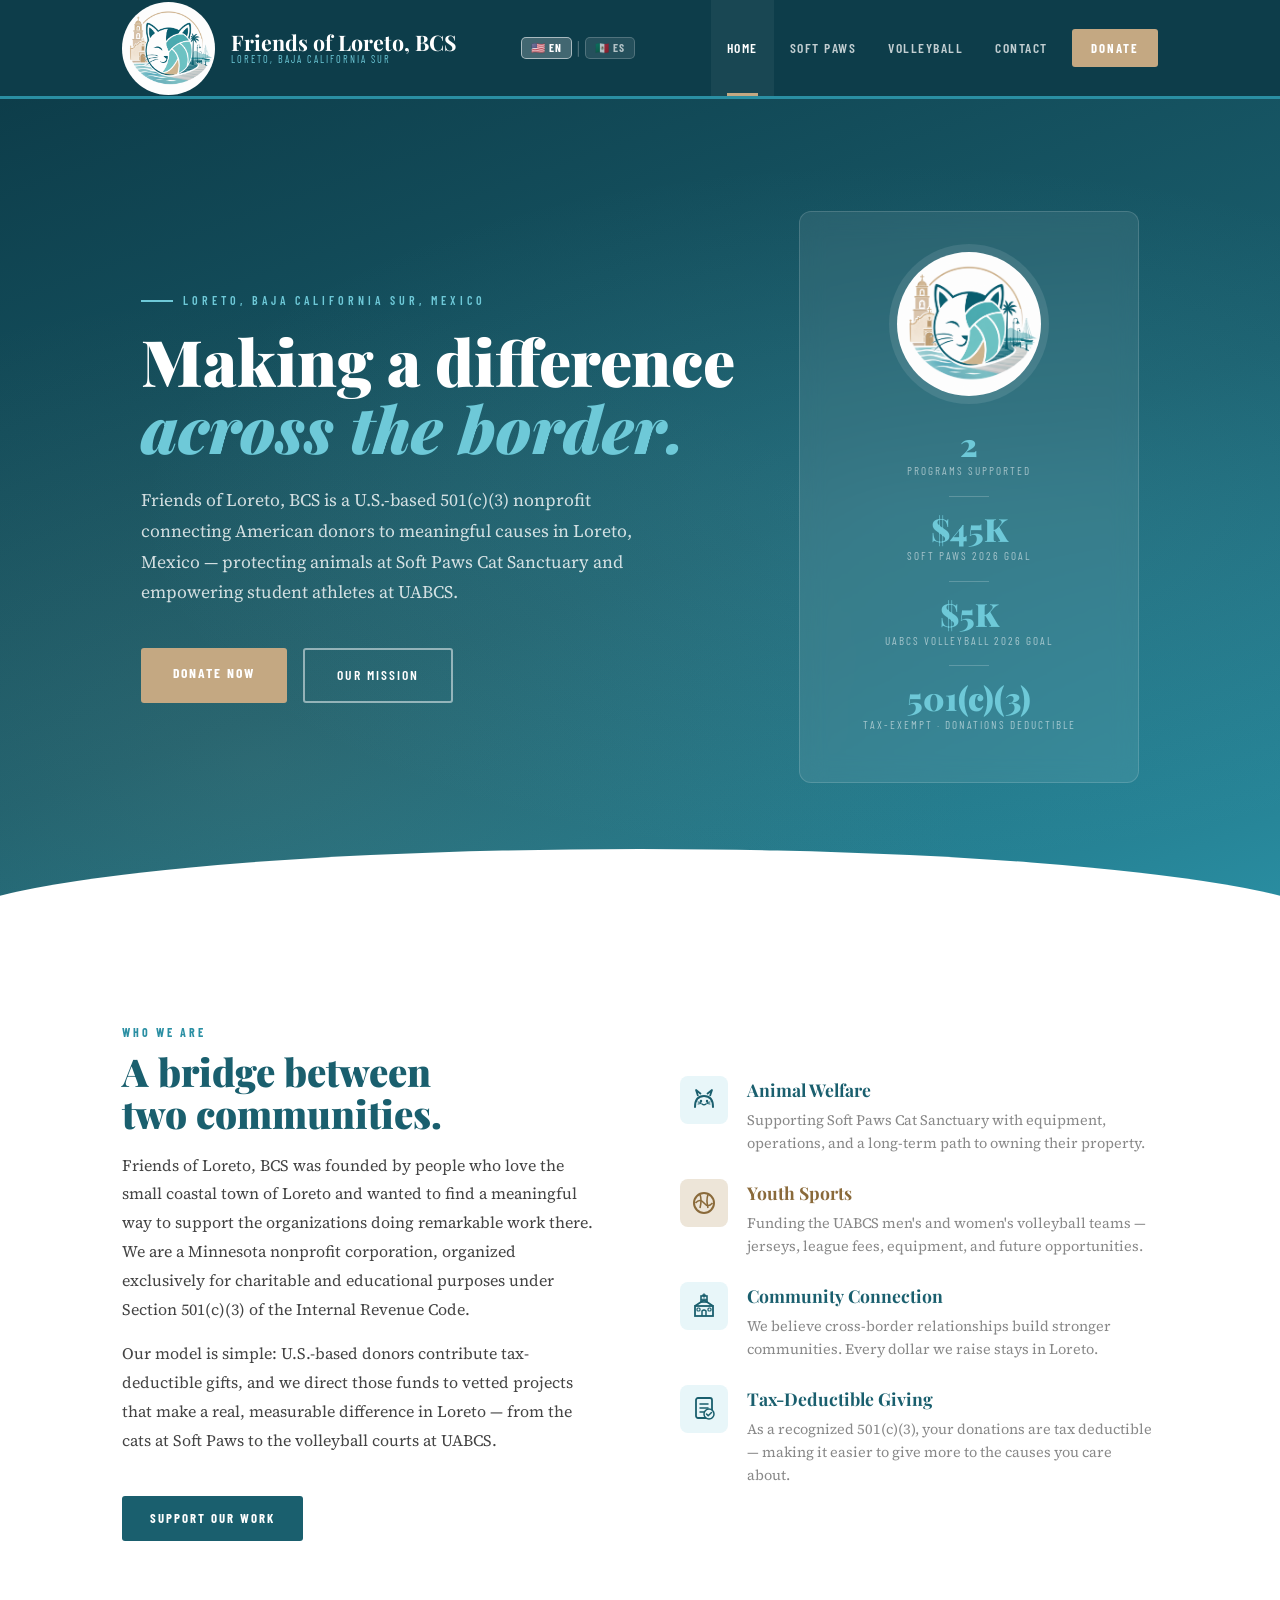
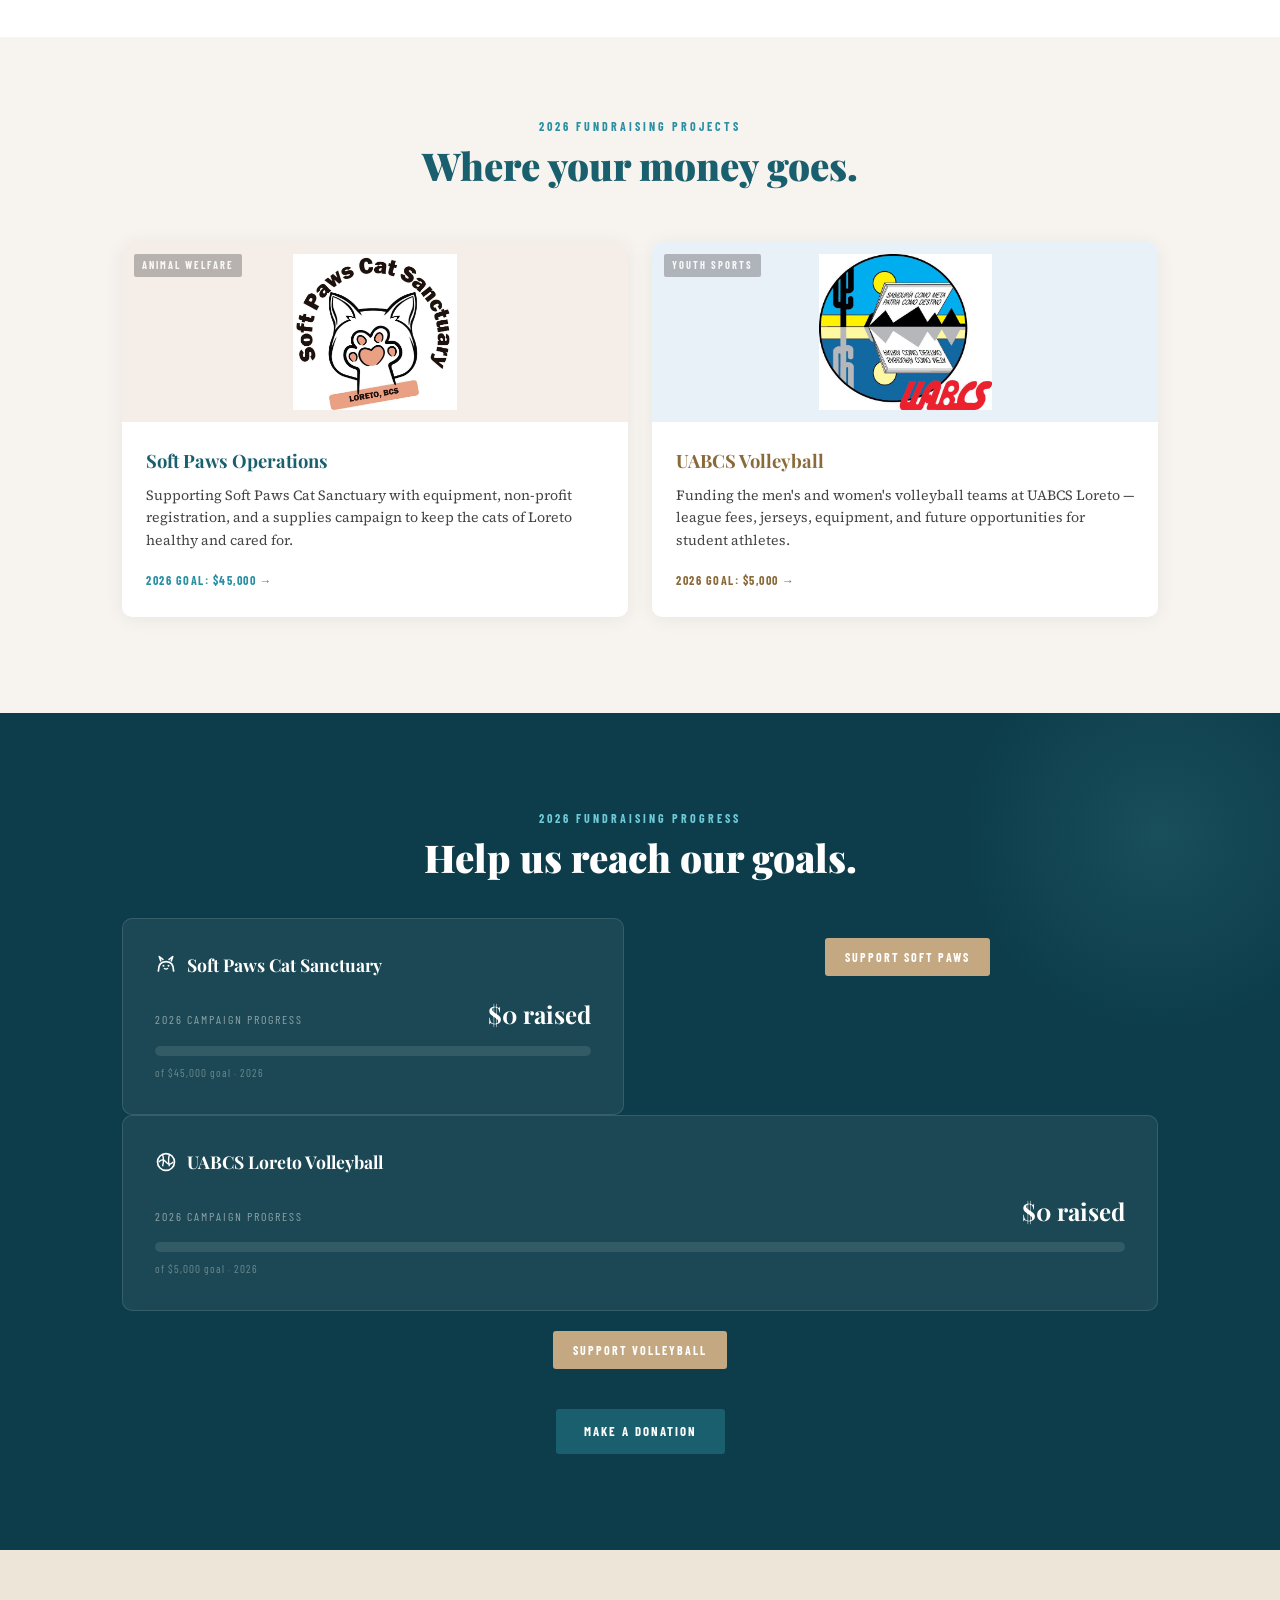
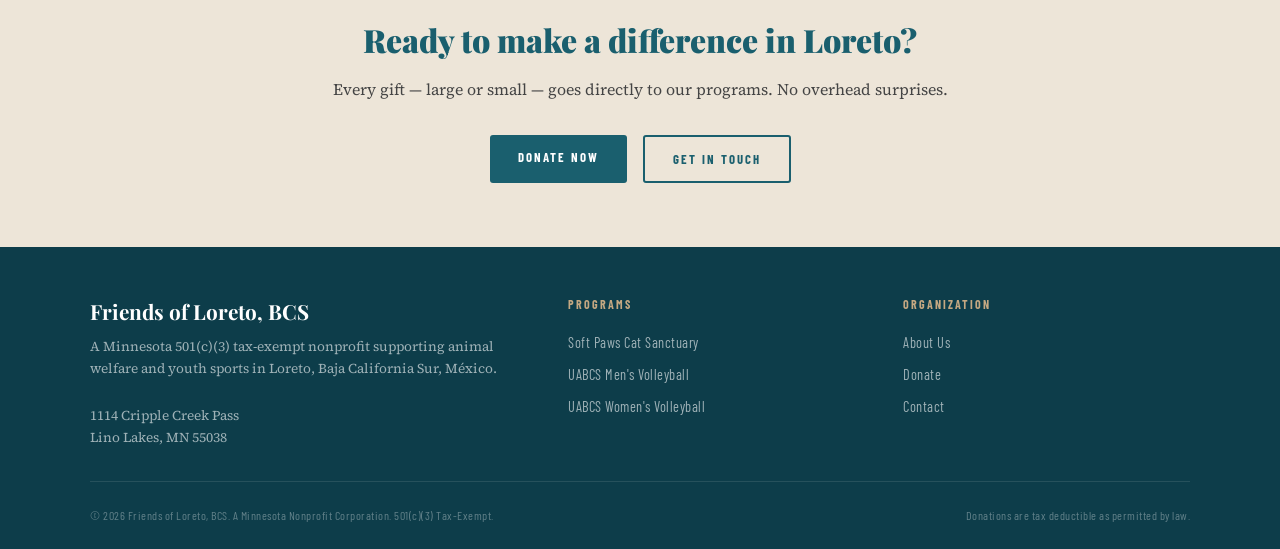
==== commit cb8baeaf: "Remove milestone sections from index.html Removed milestone sections for Laundry, Registration, Supp" ====
--- a/index.html
+++ b/index.html
@@ -716,19 +716,7 @@
           <div class="progress-fill" style="width:0%;"></div>
         </div>
         <div class="progress-sub" data-en="of $45,000 goal · 2026" data-es="de la meta de $45,000 · 2026">of $45,000 goal · 2026</div>
-        <div class="progress-milestones" style="grid-template-columns:repeat(3,1fr);">
-          <div class="milestone">
-            <span class="year" data-en="Laundry" data-es="Lavandería">Laundry</span>
-            <span class="amount">$2,500</span>
-          </div>
-          <div class="milestone">
-            <span class="year" data-en="Registration" data-es="Registro">Registration</span>
-            <span class="amount">$5,000</span>
-          </div>
-          <div class="milestone">
-            <span class="year" data-en="Supplies" data-es="Insumos">Supplies</span>
-            <span class="amount">$3,000</span>
-          </div>
+       
         </div>
         <div style="text-align:center; margin-top:1.25rem;">
           <a href="soft-paws.html" class="btn btn-sand" style="font-size:0.75rem; padding:0.6rem 1.25rem;" data-en="Support Soft Paws" data-es="Apoya a Soft Paws">Support Soft Paws</a>
@@ -754,15 +742,7 @@
           <div class="progress-fill" style="width:0%; background: linear-gradient(90deg, var(--sand-500), var(--sand-300), #e8d4a8);"></div>
         </div>
         <div class="progress-sub" data-en="of $5,000 goal · 2026" data-es="de la meta de $5,000 · 2026">of $5,000 goal · 2026</div>
-        <div class="progress-milestones" style="grid-template-columns:repeat(2,1fr);">
-          <div class="milestone">
-            <span class="year" data-en="Men's Team" data-es="Equipo Varonil">Men's Team</span>
-            <span class="amount">$2,500</span>
-          </div>
-          <div class="milestone">
-            <span class="year" data-en="Women's Team" data-es="Equipo Femenil">Women's Team</span>
-            <span class="amount">$2,500</span>
-          </div>
+        
         </div>
         <div style="text-align:center; margin-top:1.25rem;">
           <a href="volleyball.html" class="btn btn-sand" style="font-size:0.75rem; padding:0.6rem 1.25rem;" data-en="Support Volleyball" data-es="Apoya el Voleibol">Support Volleyball</a>
--- a/nav.css
+++ b/nav.css
@@ -67,7 +67,7 @@
 
 .nav-logo-text {
   font-family: var(--serif);
-  font-size: 2.1rem;
+  font-size: 1.34rem;
   font-weight: 700;
   color: var(--white);
   line-height: 1.1;
@@ -76,7 +76,7 @@
 .nav-logo-text span {
   display: block;
   font-family: var(--cond);
-  font-size: 1rem;
+  font-size: 0.64rem;
   letter-spacing: 2px;
   font-weight: 400;
   color: var(--teal-300);
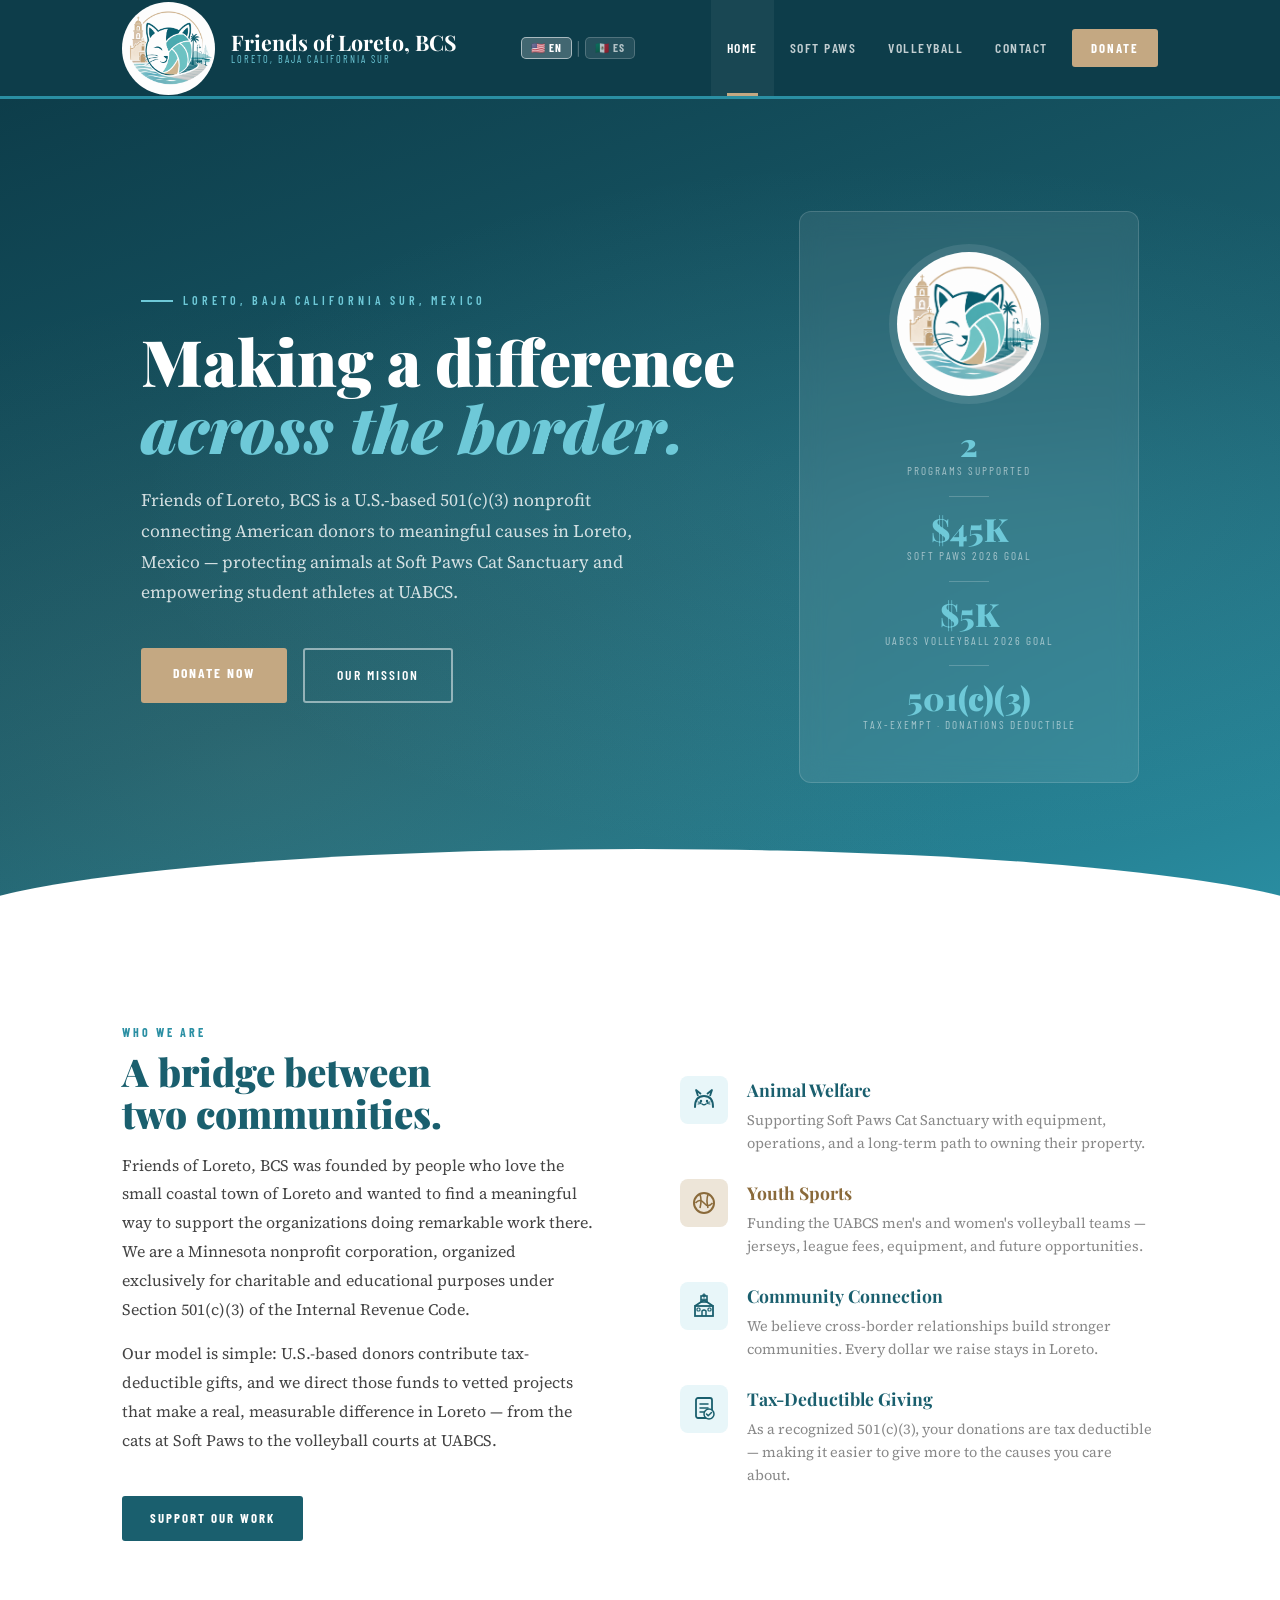
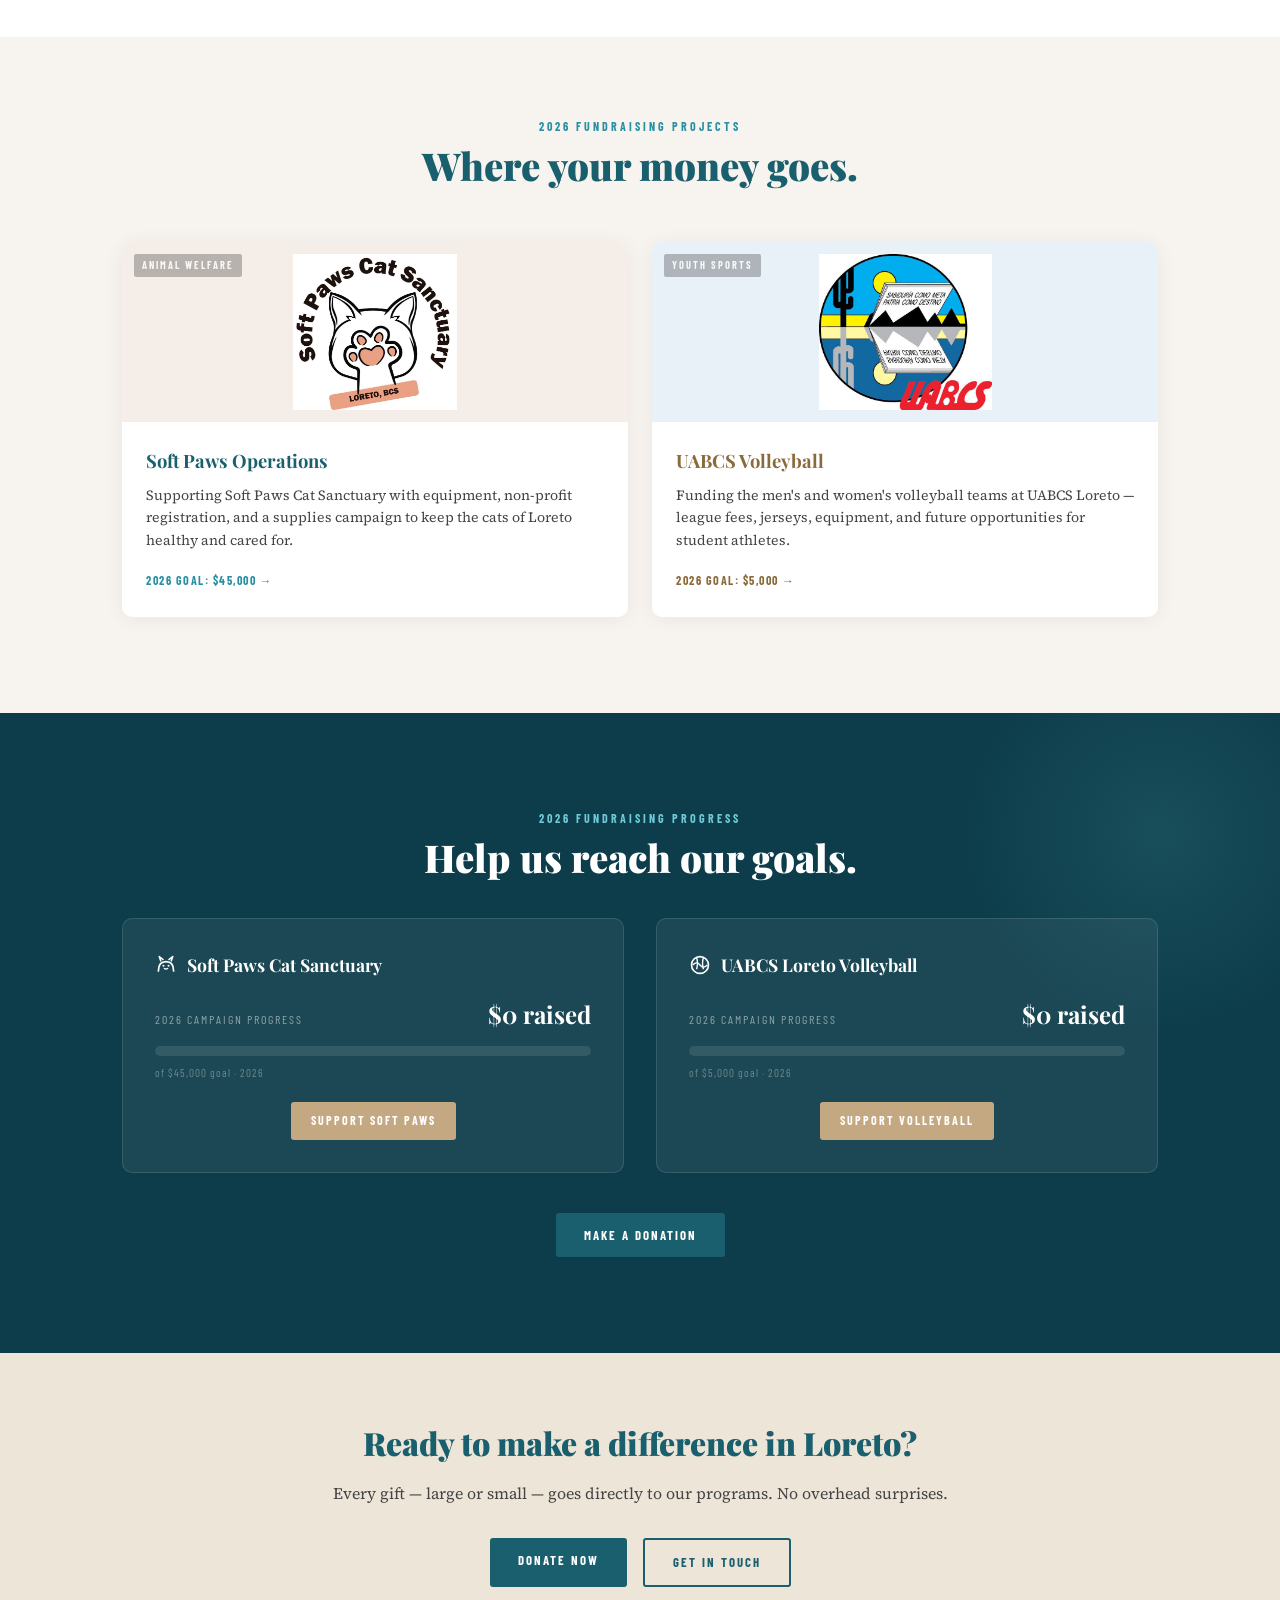
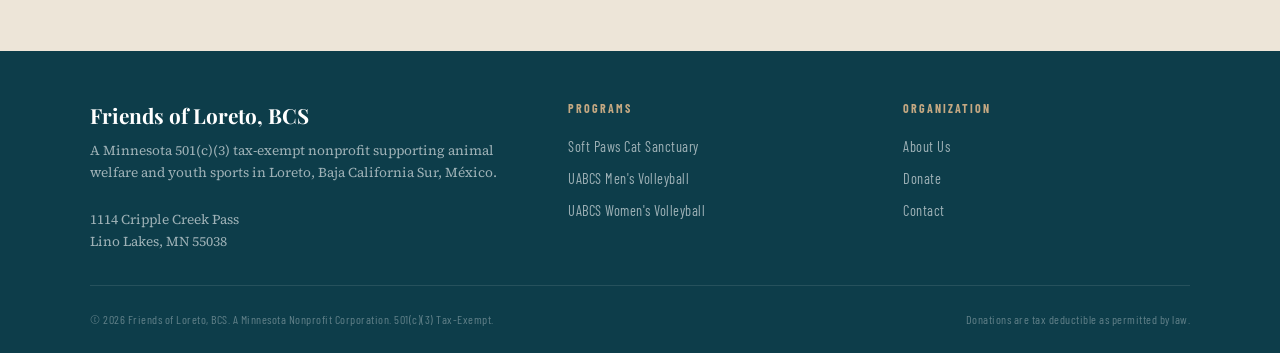
==== commit c2d58475: "Add files via upload" ====
--- a/index.html
+++ b/index.html
@@ -716,8 +716,6 @@
           <div class="progress-fill" style="width:0%;"></div>
         </div>
         <div class="progress-sub" data-en="of $45,000 goal · 2026" data-es="de la meta de $45,000 · 2026">of $45,000 goal · 2026</div>
-       
-        </div>
         <div style="text-align:center; margin-top:1.25rem;">
           <a href="soft-paws.html" class="btn btn-sand" style="font-size:0.75rem; padding:0.6rem 1.25rem;" data-en="Support Soft Paws" data-es="Apoya a Soft Paws">Support Soft Paws</a>
         </div>
@@ -742,8 +740,6 @@
           <div class="progress-fill" style="width:0%; background: linear-gradient(90deg, var(--sand-500), var(--sand-300), #e8d4a8);"></div>
         </div>
         <div class="progress-sub" data-en="of $5,000 goal · 2026" data-es="de la meta de $5,000 · 2026">of $5,000 goal · 2026</div>
-        
-        </div>
         <div style="text-align:center; margin-top:1.25rem;">
           <a href="volleyball.html" class="btn btn-sand" style="font-size:0.75rem; padding:0.6rem 1.25rem;" data-en="Support Volleyball" data-es="Apoya el Voleibol">Support Volleyball</a>
         </div>
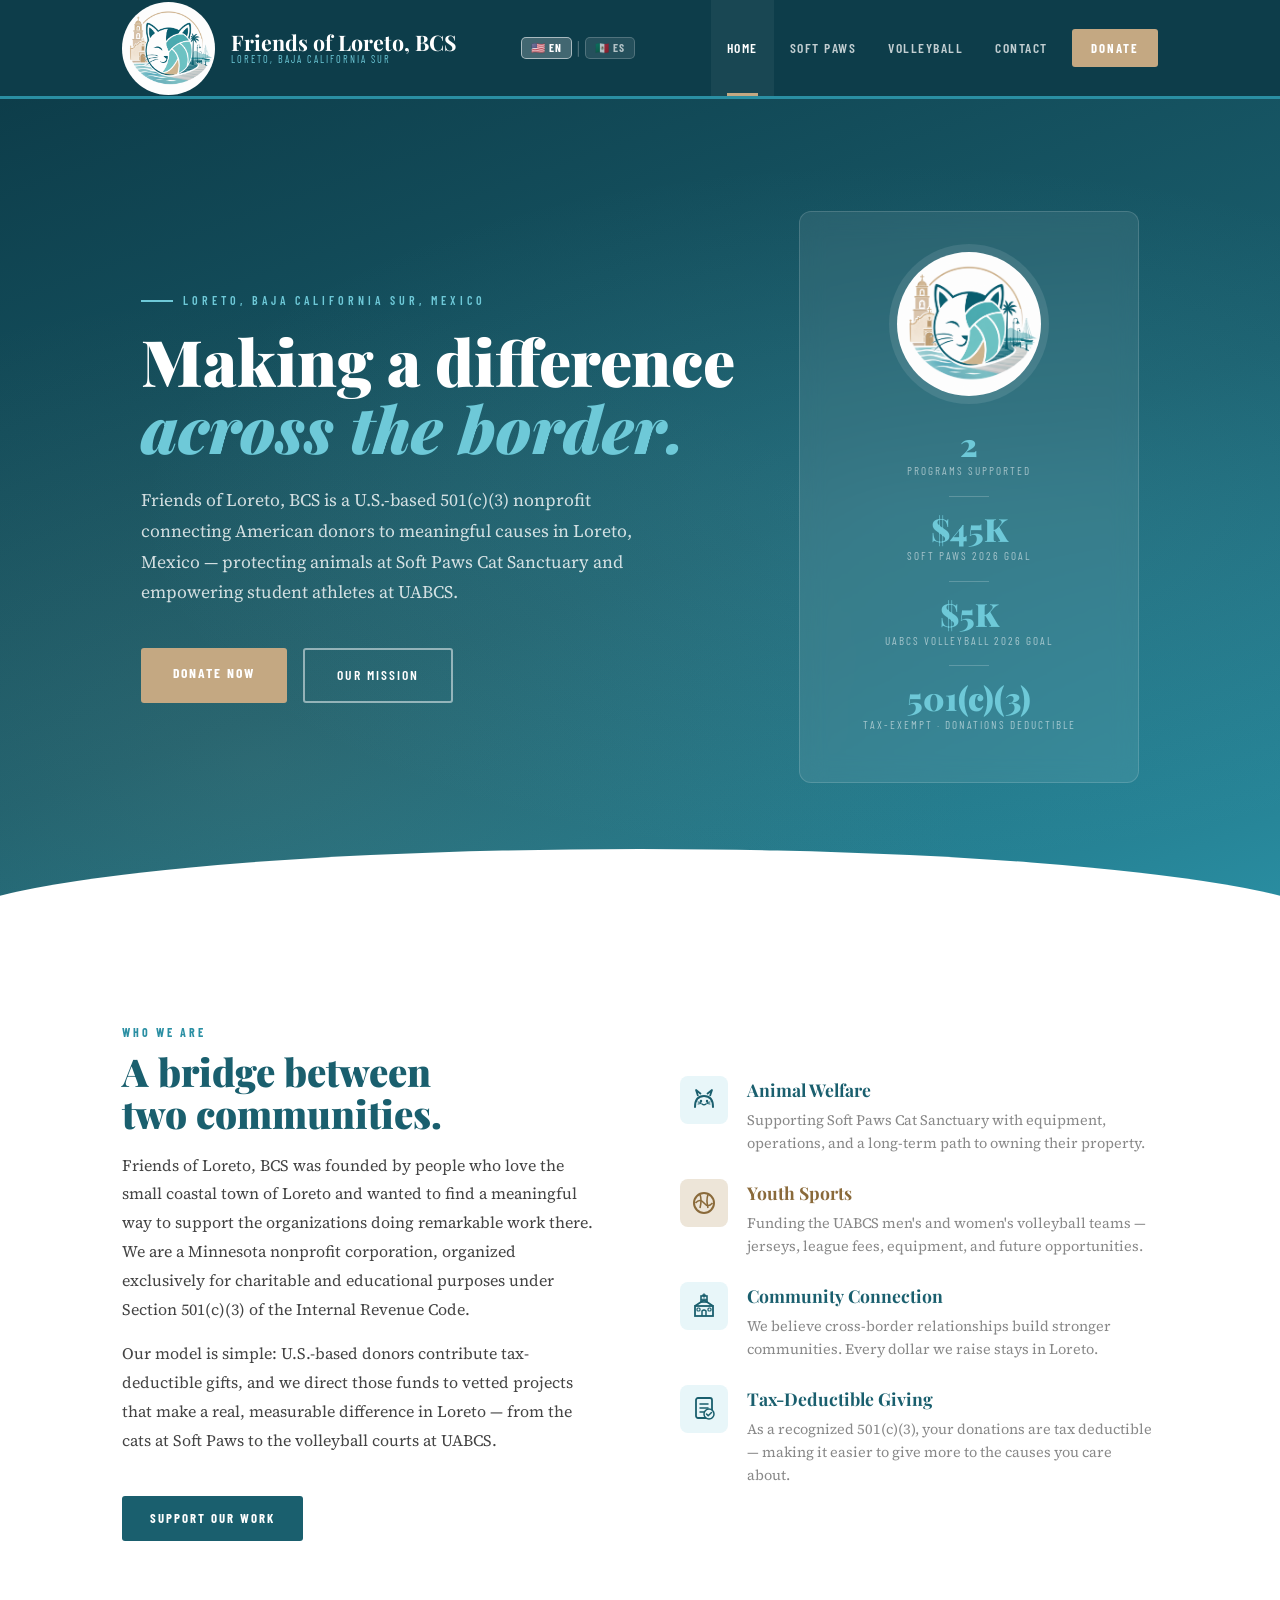
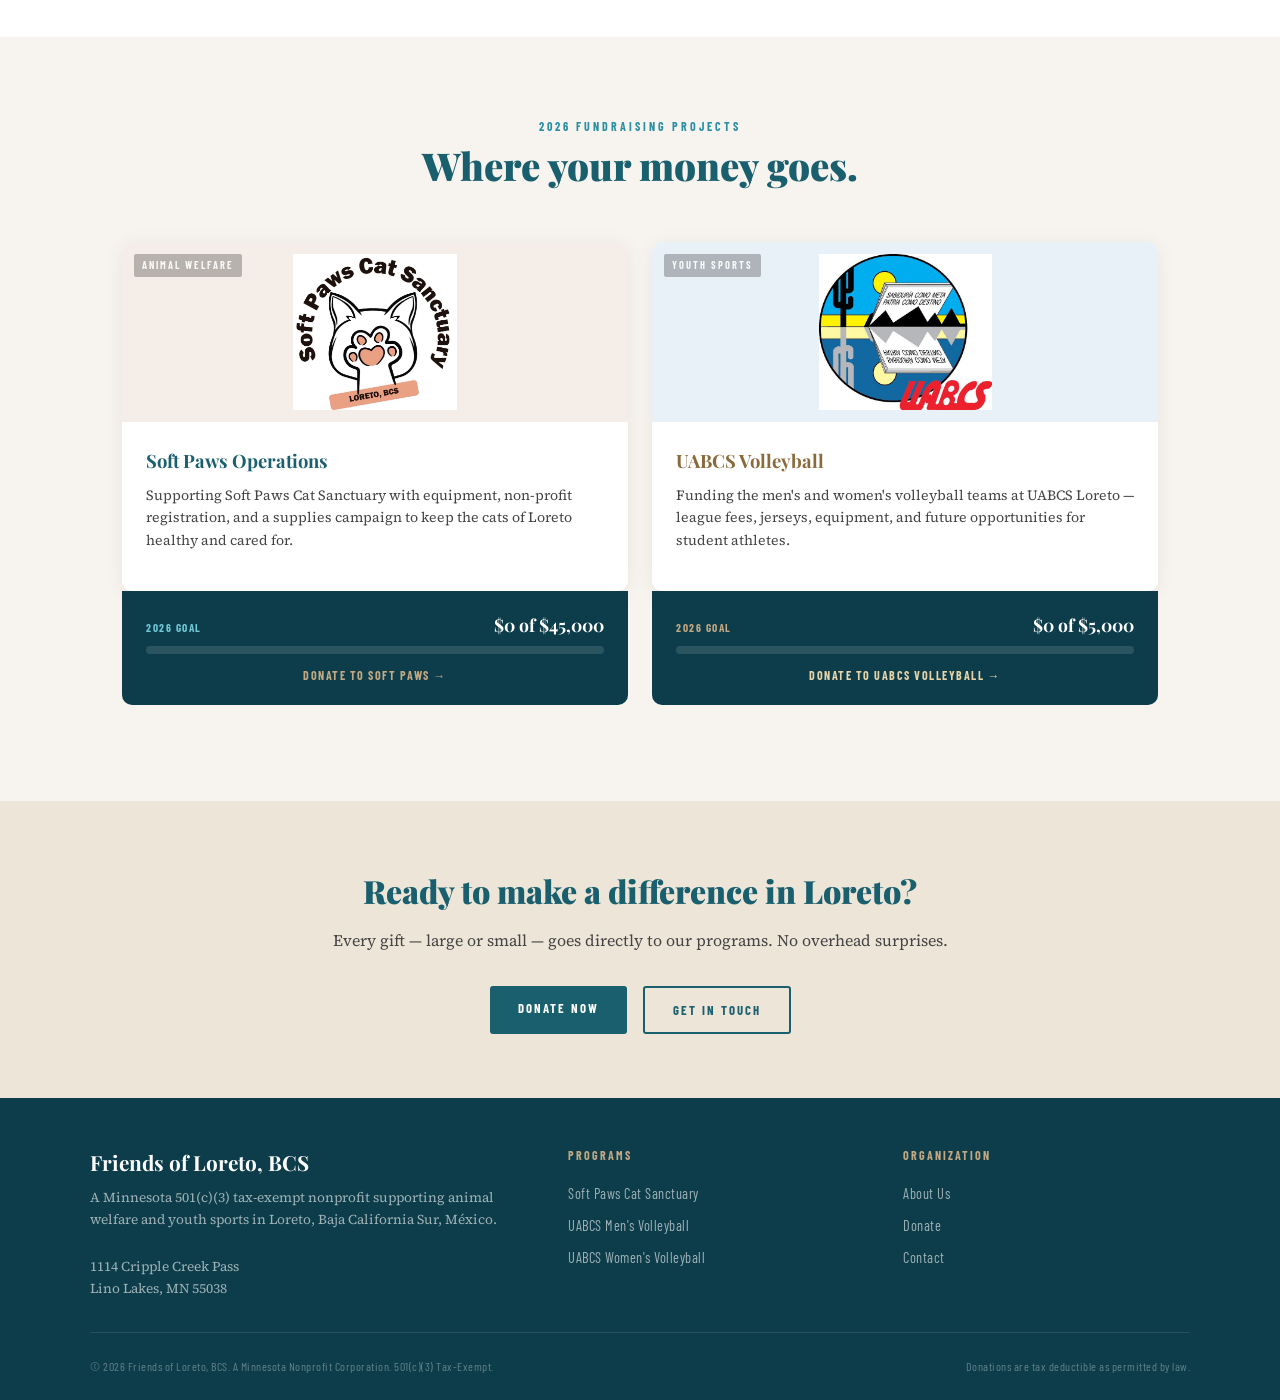
==== commit 8014f693: "Add files via upload" ====
--- a/index.html
+++ b/index.html
@@ -658,96 +658,59 @@
       <h2 class="section-title" data-en="Where your money goes." data-es="A dónde va tu donativo.">Where your money goes.</h2>
     </div>
     <div class="programs-grid" style="grid-template-columns: 1fr 1fr;">
-      <a href="soft-paws.html" class="program-card">
-        <div class="program-card-img teal" style="background: #f5ede8;">
-          <img src="soft-paws-logo.jpg" alt="Soft Paws Cat Sanctuary" style="width:100%; height:100%; object-fit:contain; padding:12px;">
-          <span class="card-tag" data-en="Animal Welfare" data-es="Bienestar Animal">Animal Welfare</span>
+
+      <!-- Soft Paws card -->
+      <div>
+        <a href="soft-paws.html" class="program-card" style="display:block; text-decoration:none; color:inherit;">
+          <div class="program-card-img teal" style="background: #f5ede8;">
+            <img src="soft-paws-logo.jpg" alt="Soft Paws Cat Sanctuary" style="width:100%; height:100%; object-fit:contain; padding:12px;">
+            <span class="card-tag" data-en="Animal Welfare" data-es="Bienestar Animal">Animal Welfare</span>
+          </div>
+          <div class="program-card-body">
+            <h3 data-en="Soft Paws Operations" data-es="Operaciones Soft Paws">Soft Paws Operations</h3>
+            <p data-en="Supporting Soft Paws Cat Sanctuary with equipment, non-profit registration, and a supplies campaign to keep the cats of Loreto healthy and cared for."
+               data-es="Apoyando al Refugio Soft Paws con equipo, registro de asociación civil y una campaña de insumos para mantener a los gatos de Loreto sanos y bien cuidados.">Supporting Soft Paws Cat Sanctuary with equipment, non-profit registration, and a supplies campaign to keep the cats of Loreto healthy and cared for.</p>
+          </div>
+        </a>
+        <!-- Soft Paws tracker -->
+        <div style="background:var(--teal-900); border-radius:0 0 10px 10px; padding:1.25rem 1.5rem;">
+          <div style="display:flex; justify-content:space-between; align-items:baseline; margin-bottom:0.4rem;">
+            <span style="font-family:var(--cond); font-size:0.7rem; letter-spacing:1.5px; text-transform:uppercase; color:var(--teal-300); font-weight:700;" data-en="2026 Goal" data-es="Meta 2026">2026 Goal</span>
+            <span style="font-family:var(--serif); font-size:1.1rem; font-weight:700; color:var(--white);" data-en="$0 of $45,000" data-es="$0 de $45,000">$0 of $45,000</span>
+          </div>
+          <div style="height:8px; background:rgba(255,255,255,0.12); border-radius:4px; overflow:hidden; margin-bottom:0.75rem;">
+            <div style="width:0%; height:100%; background:linear-gradient(90deg, var(--teal-500), var(--teal-300)); border-radius:4px;"></div>
+          </div>
+          <a href="https://www.zeffy.com/en-US/donation-form/donate-to-friends-of-loreto-bcs" target="_blank" style="display:block; text-align:center; font-family:var(--cond); font-size:0.75rem; font-weight:700; letter-spacing:1.5px; text-transform:uppercase; color:var(--sand-500); text-decoration:none;" data-en="Donate to Soft Paws →" data-es="Donar a Soft Paws →">Donate to Soft Paws →</a>
         </div>
-        <div class="program-card-body">
-          <h3 data-en="Soft Paws Operations" data-es="Operaciones Soft Paws">Soft Paws Operations</h3>
-          <p data-en="Supporting Soft Paws Cat Sanctuary with equipment, non-profit registration, and a supplies campaign to keep the cats of Loreto healthy and cared for."
-             data-es="Apoyando al Refugio Soft Paws con equipo, registro de asociación civil y una campaña de insumos para mantener a los gatos de Loreto sanos y bien cuidados.">Supporting Soft Paws Cat Sanctuary with equipment, non-profit registration, and a supplies campaign to keep the cats of Loreto healthy and cared for.</p>
-          <span class="program-card-link" data-en="2026 Goal: $45,000 →" data-es="Meta 2026: $45,000 →">2026 Goal: $45,000 →</span>
+      </div>
+
+      <!-- Volleyball card -->
+      <div>
+        <a href="volleyball.html" class="program-card" style="display:block; text-decoration:none; color:inherit;">
+          <div class="program-card-img sand" style="background: #e8f0f8;">
+            <img src="uabcs-logo.jpg" alt="UABCS Loreto Volleyball" style="width:100%; height:100%; object-fit:contain; padding:12px;">
+            <span class="card-tag" data-en="Youth Sports" data-es="Deporte Juvenil">Youth Sports</span>
+          </div>
+          <div class="program-card-body">
+            <h3 class="sand" data-en="UABCS Volleyball" data-es="Voleibol UABCS">UABCS Volleyball</h3>
+            <p data-en="Funding the men's and women's volleyball teams at UABCS Loreto — league fees, jerseys, equipment, and future opportunities for student athletes."
+               data-es="Financiando los equipos varonil y femenil de voleibol de la UABCS Loreto — cuotas de liga, uniformes, equipamiento y oportunidades futuras para los atletas universitarios.">Funding the men's and women's volleyball teams at UABCS Loreto — league fees, jerseys, equipment, and future opportunities for student athletes.</p>
+          </div>
+        </a>
+        <!-- Volleyball tracker -->
+        <div style="background:var(--teal-900); border-radius:0 0 10px 10px; padding:1.25rem 1.5rem;">
+          <div style="display:flex; justify-content:space-between; align-items:baseline; margin-bottom:0.4rem;">
+            <span style="font-family:var(--cond); font-size:0.7rem; letter-spacing:1.5px; text-transform:uppercase; color:var(--sand-500); font-weight:700;" data-en="2026 Goal" data-es="Meta 2026">2026 Goal</span>
+            <span style="font-family:var(--serif); font-size:1.1rem; font-weight:700; color:var(--white);" data-en="$0 of $5,000" data-es="$0 de $5,000">$0 of $5,000</span>
+          </div>
+          <div style="height:8px; background:rgba(255,255,255,0.12); border-radius:4px; overflow:hidden; margin-bottom:0.75rem;">
+            <div style="width:0%; height:100%; background:linear-gradient(90deg, var(--sand-700), var(--sand-500)); border-radius:4px;"></div>
+          </div>
+          <a href="https://www.zeffy.com/en-US/donation-form/donate-to-uabcs-loreto-volleyball" target="_blank" style="display:block; text-align:center; font-family:var(--cond); font-size:0.75rem; font-weight:700; letter-spacing:1.5px; text-transform:uppercase; color:var(--sand-300, #e8d4a8); text-decoration:none;" data-en="Donate to UABCS Volleyball →" data-es="Donar al Voleibol UABCS →">Donate to UABCS Volleyball →</a>
         </div>
-      </a>
-      <a href="volleyball.html" class="program-card">
-        <div class="program-card-img sand" style="background: #e8f0f8;">
-          <img src="uabcs-logo.jpg" alt="UABCS Loreto Volleyball" style="width:100%; height:100%; object-fit:contain; padding:12px;">
-          <span class="card-tag" data-en="Youth Sports" data-es="Deporte Juvenil">Youth Sports</span>
-        </div>
-        <div class="program-card-body">
-          <h3 class="sand" data-en="UABCS Volleyball" data-es="Voleibol UABCS">UABCS Volleyball</h3>
-          <p data-en="Funding the men's and women's volleyball teams at UABCS Loreto — league fees, jerseys, equipment, and future opportunities for student athletes."
-             data-es="Financiando los equipos varonil y femenil de voleibol de la UABCS Loreto — cuotas de liga, uniformes, equipamiento y oportunidades futuras para los atletas universitarios.">Funding the men's and women's volleyball teams at UABCS Loreto — league fees, jerseys, equipment, and future opportunities for student athletes.</p>
-          <span class="program-card-link sand" data-en="2026 Goal: $5,000 →" data-es="Meta 2026: $5,000 →">2026 Goal: $5,000 →</span>
-        </div>
-      </a>
-    </div>
-  </div>
-</section>
-
-<!-- ── FUNDRAISING PROGRESS ── -->
-<section class="campaign-highlight">
-  <div class="container">
-    <div style="text-align:center; margin-bottom:2.5rem;">
-      <div class="section-eyebrow" style="color:var(--teal-300);" data-en="2026 Fundraising Progress" data-es="Avance de Recaudación 2026">2026 Fundraising Progress</div>
-      <h2 class="section-title" style="color:var(--white);" data-en="Help us reach our goals." data-es="Ayúdanos a alcanzar nuestras metas.">Help us reach our goals.</h2>
-    </div>
-    <div style="display:grid; grid-template-columns:1fr 1fr; gap:2rem;">
-
-      <!-- Soft Paws tracker -->
-      <div class="campaign-progress-box">
-        <div style="display:flex; align-items:center; gap:10px; margin-bottom:1rem;">
-          <svg width="22" height="22" viewBox="0 0 26 26" fill="none" xmlns="http://www.w3.org/2000/svg">
-            <path d="M4 20 C4 13 7 9 13 9 C19 9 22 13 22 20" stroke="white" stroke-width="2" stroke-linecap="round"/>
-            <path d="M7 9 L5 3 L10 7" stroke="white" stroke-width="1.8" stroke-linejoin="round"/>
-            <path d="M19 9 L21 3 L16 7" stroke="white" stroke-width="1.8" stroke-linejoin="round"/>
-            <circle cx="10" cy="14" r="1.2" fill="white"/>
-            <circle cx="16" cy="14" r="1.2" fill="white"/>
-            <path d="M11 17 Q13 18.5 15 17" stroke="white" stroke-width="1.5" stroke-linecap="round"/>
-          </svg>
-          <span style="font-family:var(--serif); font-size:1.1rem; font-weight:700; color:var(--white);" data-en="Soft Paws Cat Sanctuary" data-es="Refugio Soft Paws">Soft Paws Cat Sanctuary</span>
-        </div>
-        <div class="progress-header">
-          <span class="progress-title" data-en="2026 Campaign Progress" data-es="Avance 2026">2026 Campaign Progress</span>
-          <span class="progress-amount" data-en="$0 raised" data-es="$0 recaudados">$0 raised</span>
-        </div>
-        <div class="progress-track">
-          <div class="progress-fill" style="width:0%;"></div>
-        </div>
-        <div class="progress-sub" data-en="of $45,000 goal · 2026" data-es="de la meta de $45,000 · 2026">of $45,000 goal · 2026</div>
-        <div style="text-align:center; margin-top:1.25rem;">
-          <a href="soft-paws.html" class="btn btn-sand" style="font-size:0.75rem; padding:0.6rem 1.25rem;" data-en="Support Soft Paws" data-es="Apoya a Soft Paws">Support Soft Paws</a>
-        </div>
-      </div>
-
-      <!-- UABCS Volleyball tracker -->
-      <div class="campaign-progress-box">
-        <div style="display:flex; align-items:center; gap:10px; margin-bottom:1rem;">
-          <svg width="22" height="22" viewBox="0 0 26 26" fill="none" xmlns="http://www.w3.org/2000/svg">
-            <circle cx="13" cy="13" r="10" stroke="white" stroke-width="2"/>
-            <path d="M4.5 13 Q9 8 13 13 Q17 18 21.5 13" stroke="white" stroke-width="1.6"/>
-            <path d="M9 4.5 Q11 10 9 18" stroke="white" stroke-width="1.6"/>
-            <path d="M17 4.5 Q15 10 17 18" stroke="white" stroke-width="1.6"/>
-          </svg>
-          <span style="font-family:var(--serif); font-size:1.1rem; font-weight:700; color:var(--white);" data-en="UABCS Loreto Volleyball" data-es="Voleibol UABCS Loreto">UABCS Loreto Volleyball</span>
-        </div>
-        <div class="progress-header">
-          <span class="progress-title" data-en="2026 Campaign Progress" data-es="Avance 2026">2026 Campaign Progress</span>
-          <span class="progress-amount" data-en="$0 raised" data-es="$0 recaudados">$0 raised</span>
-        </div>
-        <div class="progress-track">
-          <div class="progress-fill" style="width:0%; background: linear-gradient(90deg, var(--sand-500), var(--sand-300), #e8d4a8);"></div>
-        </div>
-        <div class="progress-sub" data-en="of $5,000 goal · 2026" data-es="de la meta de $5,000 · 2026">of $5,000 goal · 2026</div>
-        <div style="text-align:center; margin-top:1.25rem;">
-          <a href="volleyball.html" class="btn btn-sand" style="font-size:0.75rem; padding:0.6rem 1.25rem;" data-en="Support Volleyball" data-es="Apoya el Voleibol">Support Volleyball</a>
-        </div>
-      </div>
-
-    </div>
-    <div style="text-align:center; margin-top:2.5rem;">
-      <a href="donate.html" class="btn btn-primary" data-en="Make a Donation" data-es="Hacer una Donación">Make a Donation</a>
+      </div>
+
     </div>
   </div>
 </section>
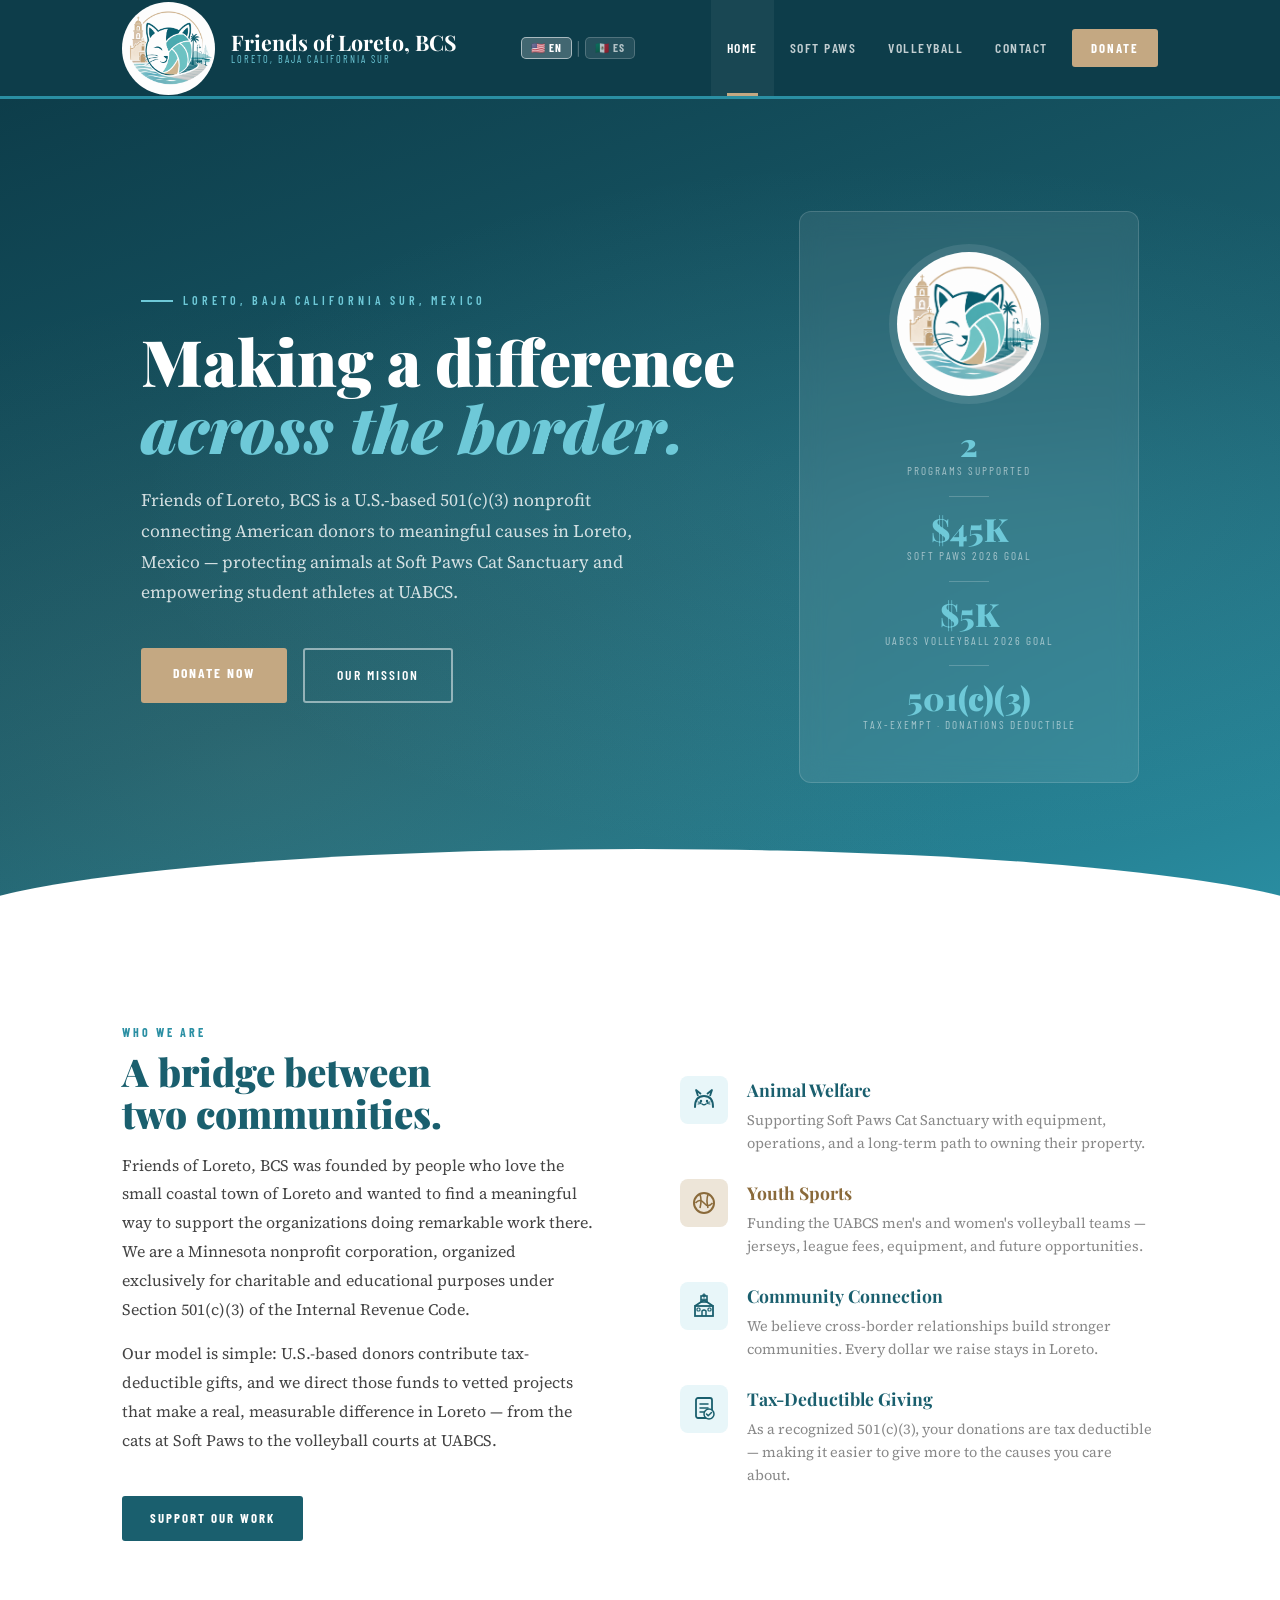
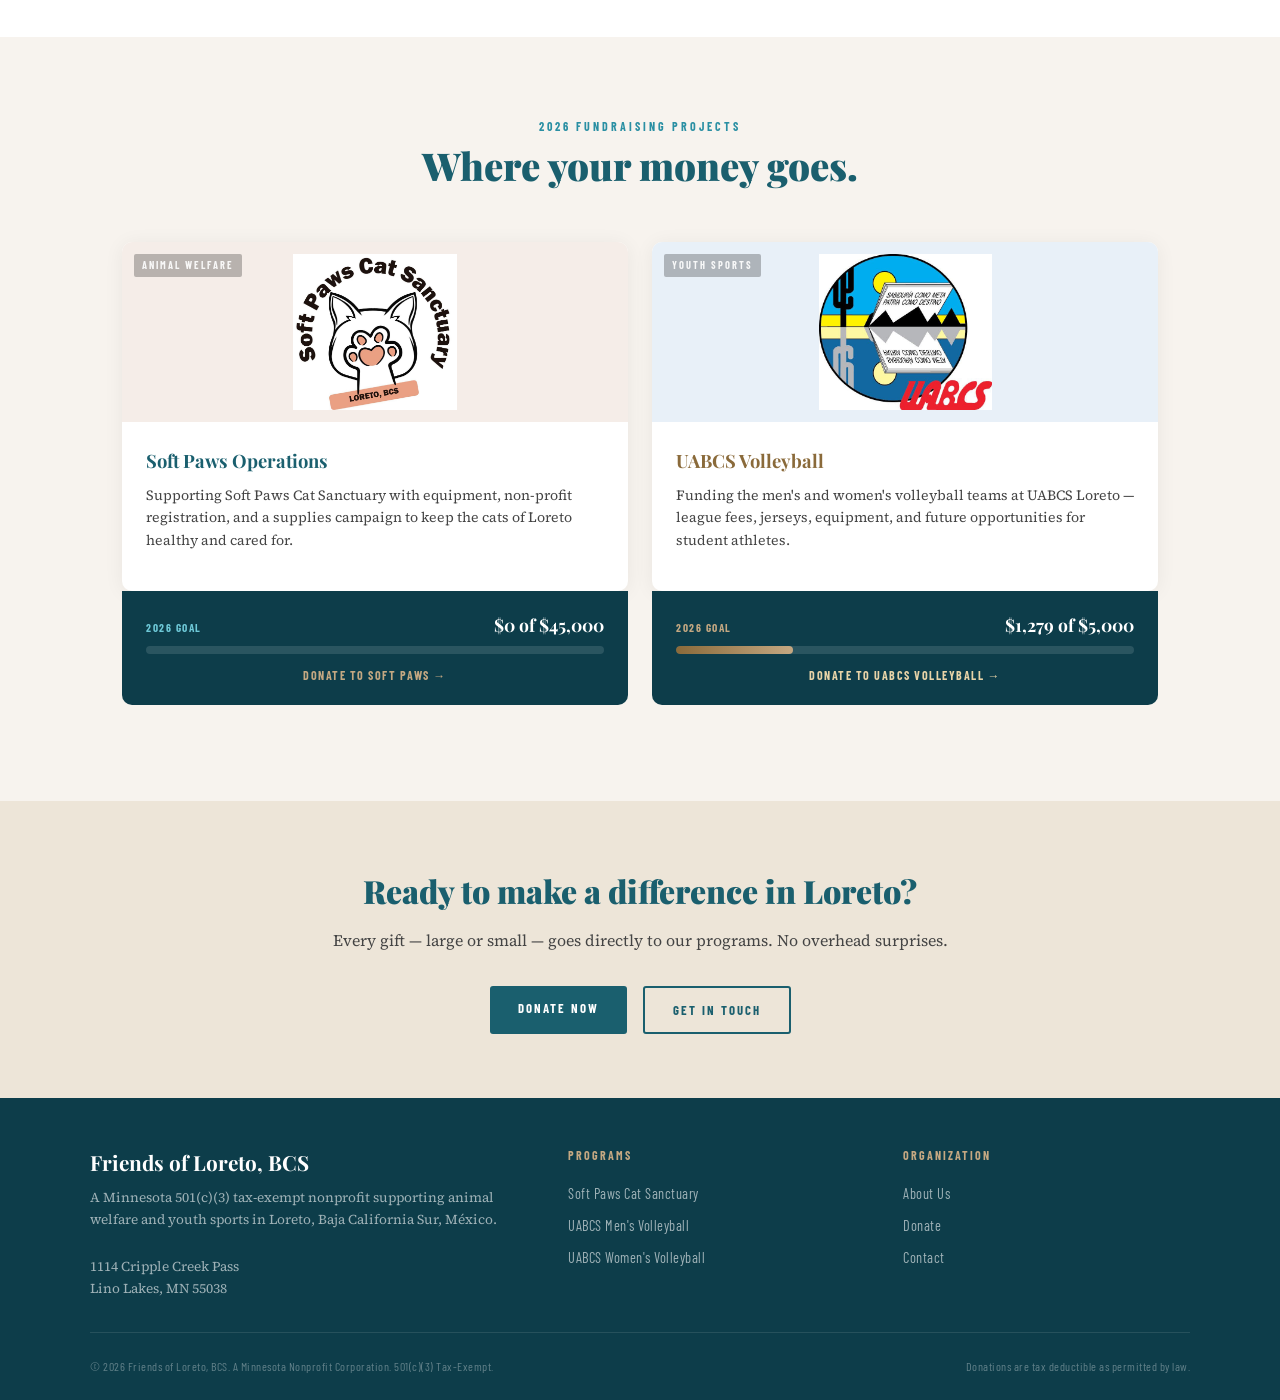
==== commit 305f36f0: "Update donation progress and footer in index.html" ====
--- a/index.html
+++ b/index.html
@@ -702,10 +702,10 @@
         <div style="background:var(--teal-900); border-radius:0 0 10px 10px; padding:1.25rem 1.5rem;">
           <div style="display:flex; justify-content:space-between; align-items:baseline; margin-bottom:0.4rem;">
             <span style="font-family:var(--cond); font-size:0.7rem; letter-spacing:1.5px; text-transform:uppercase; color:var(--sand-500); font-weight:700;" data-en="2026 Goal" data-es="Meta 2026">2026 Goal</span>
-            <span style="font-family:var(--serif); font-size:1.1rem; font-weight:700; color:var(--white);" data-en="$0 of $5,000" data-es="$0 de $5,000">$0 of $5,000</span>
+            <span style="font-family:var(--serif); font-size:1.1rem; font-weight:700; color:var(--white);" data-en="$1,279 of $5,000" data-es="$1,279 de $5,000">$1,279 of $5,000</span>
           </div>
           <div style="height:8px; background:rgba(255,255,255,0.12); border-radius:4px; overflow:hidden; margin-bottom:0.75rem;">
-            <div style="width:0%; height:100%; background:linear-gradient(90deg, var(--sand-700), var(--sand-500)); border-radius:4px;"></div>
+            <div style="width:25.58%; height:100%; background:linear-gradient(90deg, var(--sand-700), var(--sand-500)); border-radius:4px;"></div>
           </div>
           <a href="https://www.zeffy.com/en-US/donation-form/donate-to-uabcs-loreto-volleyball" target="_blank" style="display:block; text-align:center; font-family:var(--cond); font-size:0.75rem; font-weight:700; letter-spacing:1.5px; text-transform:uppercase; color:var(--sand-300, #e8d4a8); text-decoration:none;" data-en="Donate to UABCS Volleyball →" data-es="Donar al Voleibol UABCS →">Donate to UABCS Volleyball →</a>
         </div>
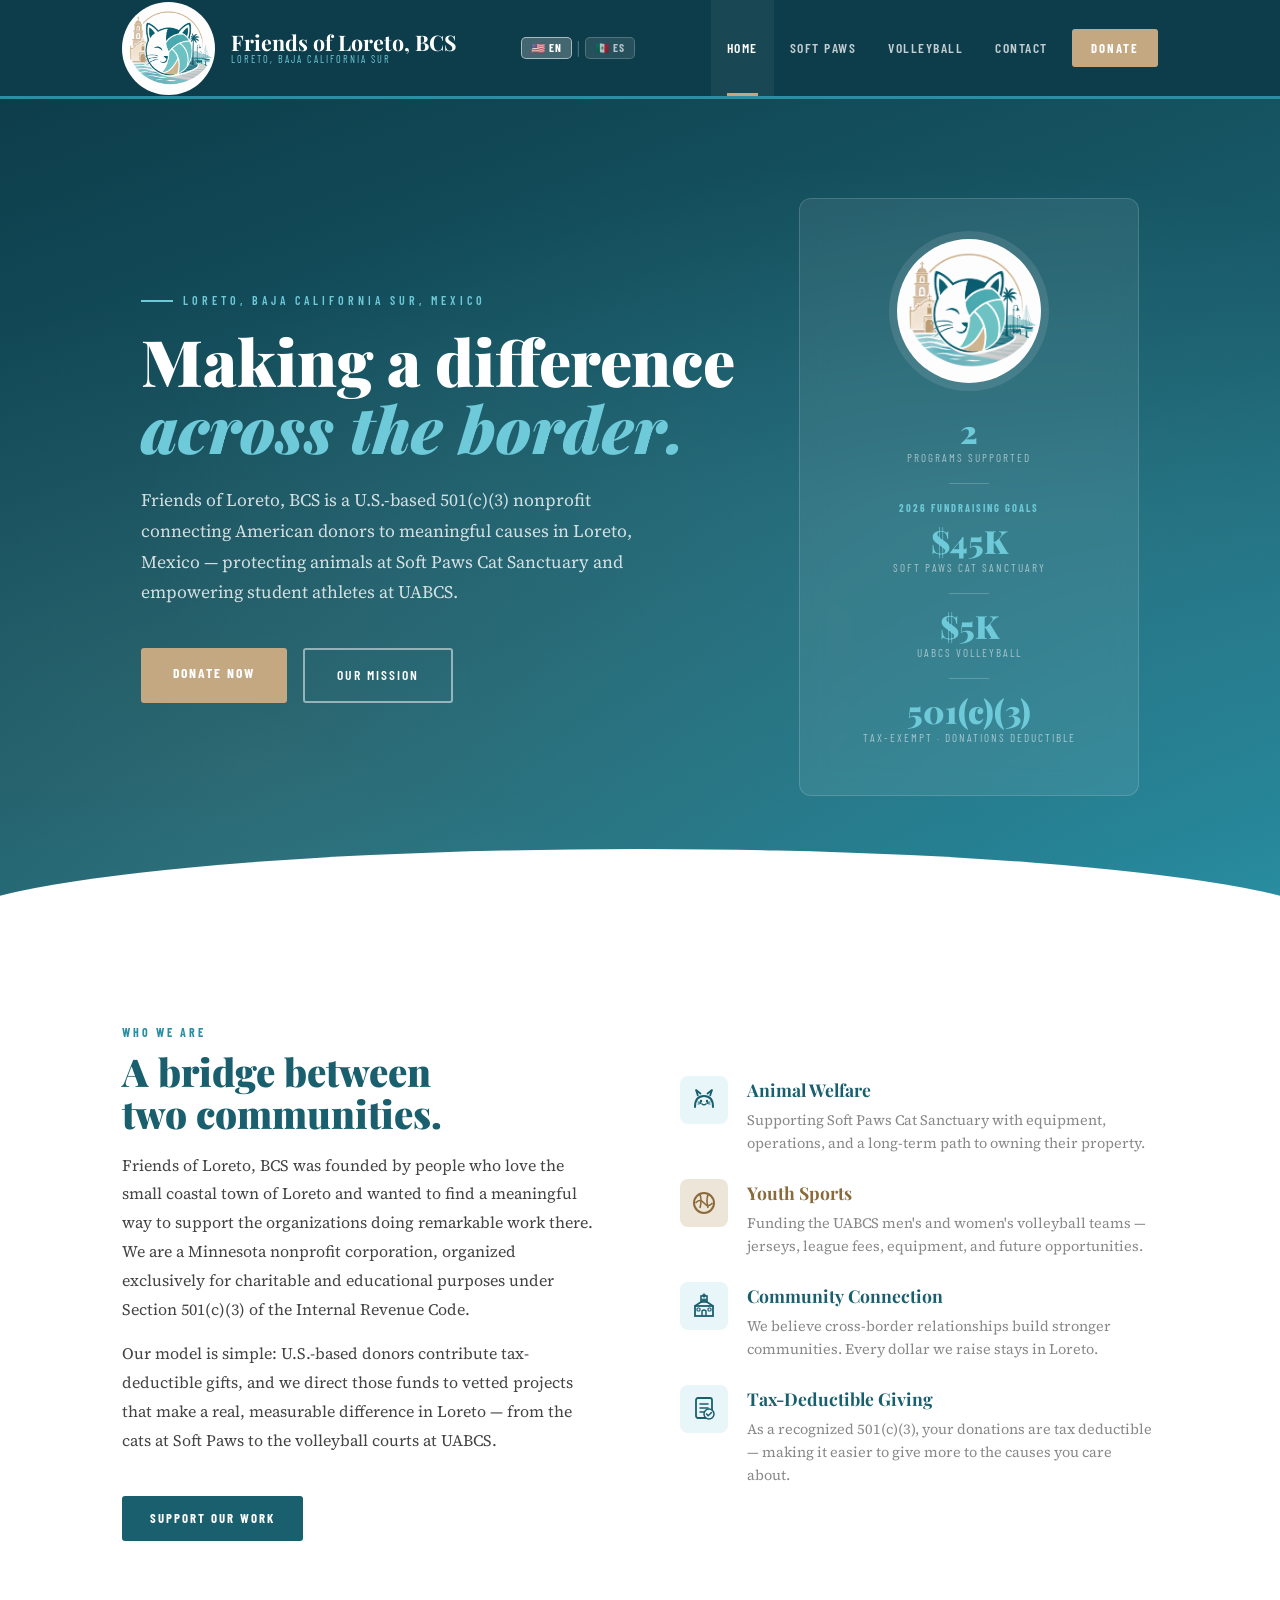
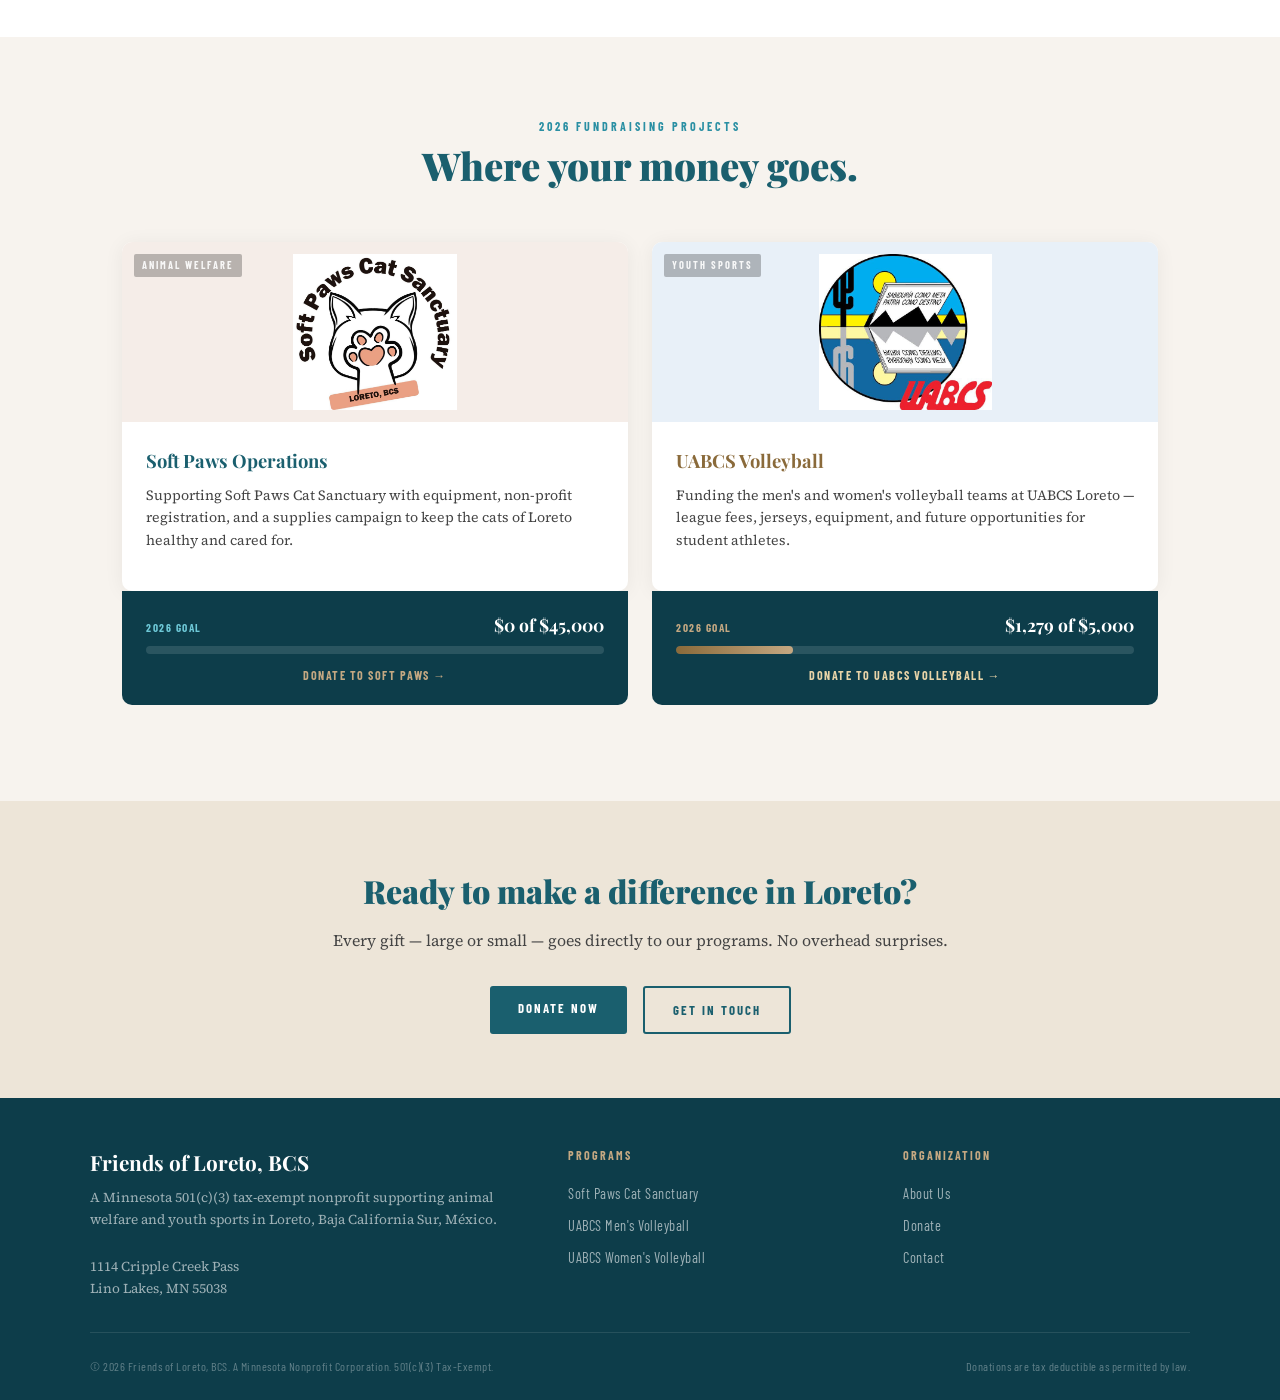
==== commit 9adfd90f: "Update fundraising goal labels in index.html" ====
--- a/index.html
+++ b/index.html
@@ -529,14 +529,15 @@
         <span class="label" data-en="Programs Supported" data-es="Programas Apoyados">Programs Supported</span>
       </div>
       <div class="hero-card-divider"></div>
+      <div style="font-family:var(--cond); font-size:0.65rem; letter-spacing:2px; text-transform:uppercase; color:var(--teal-300); text-align:center; margin:0.25rem 0 0.5rem; font-weight:700;" data-en="2026 Fundraising Goals" data-es="Metas de Recaudación 2026">2026 Fundraising Goals</div>
       <div class="hero-card-stat">
         <span class="num">$45K</span>
-        <span class="label" data-en="Soft Paws 2026 Goal" data-es="Meta Soft Paws 2026">Soft Paws 2026 Goal</span>
+        <span class="label" data-en="Soft Paws Cat Sanctuary" data-es="Refugio Soft Paws">Soft Paws Cat Sanctuary</span>
       </div>
       <div class="hero-card-divider"></div>
       <div class="hero-card-stat">
         <span class="num">$5K</span>
-        <span class="label" data-en="UABCS Volleyball 2026 Goal" data-es="Meta Voleibol UABCS 2026">UABCS Volleyball 2026 Goal</span>
+        <span class="label" data-en="UABCS Volleyball" data-es="Voleibol UABCS">UABCS Volleyball</span>
       </div>
       <div class="hero-card-divider"></div>
       <div class="hero-card-stat">
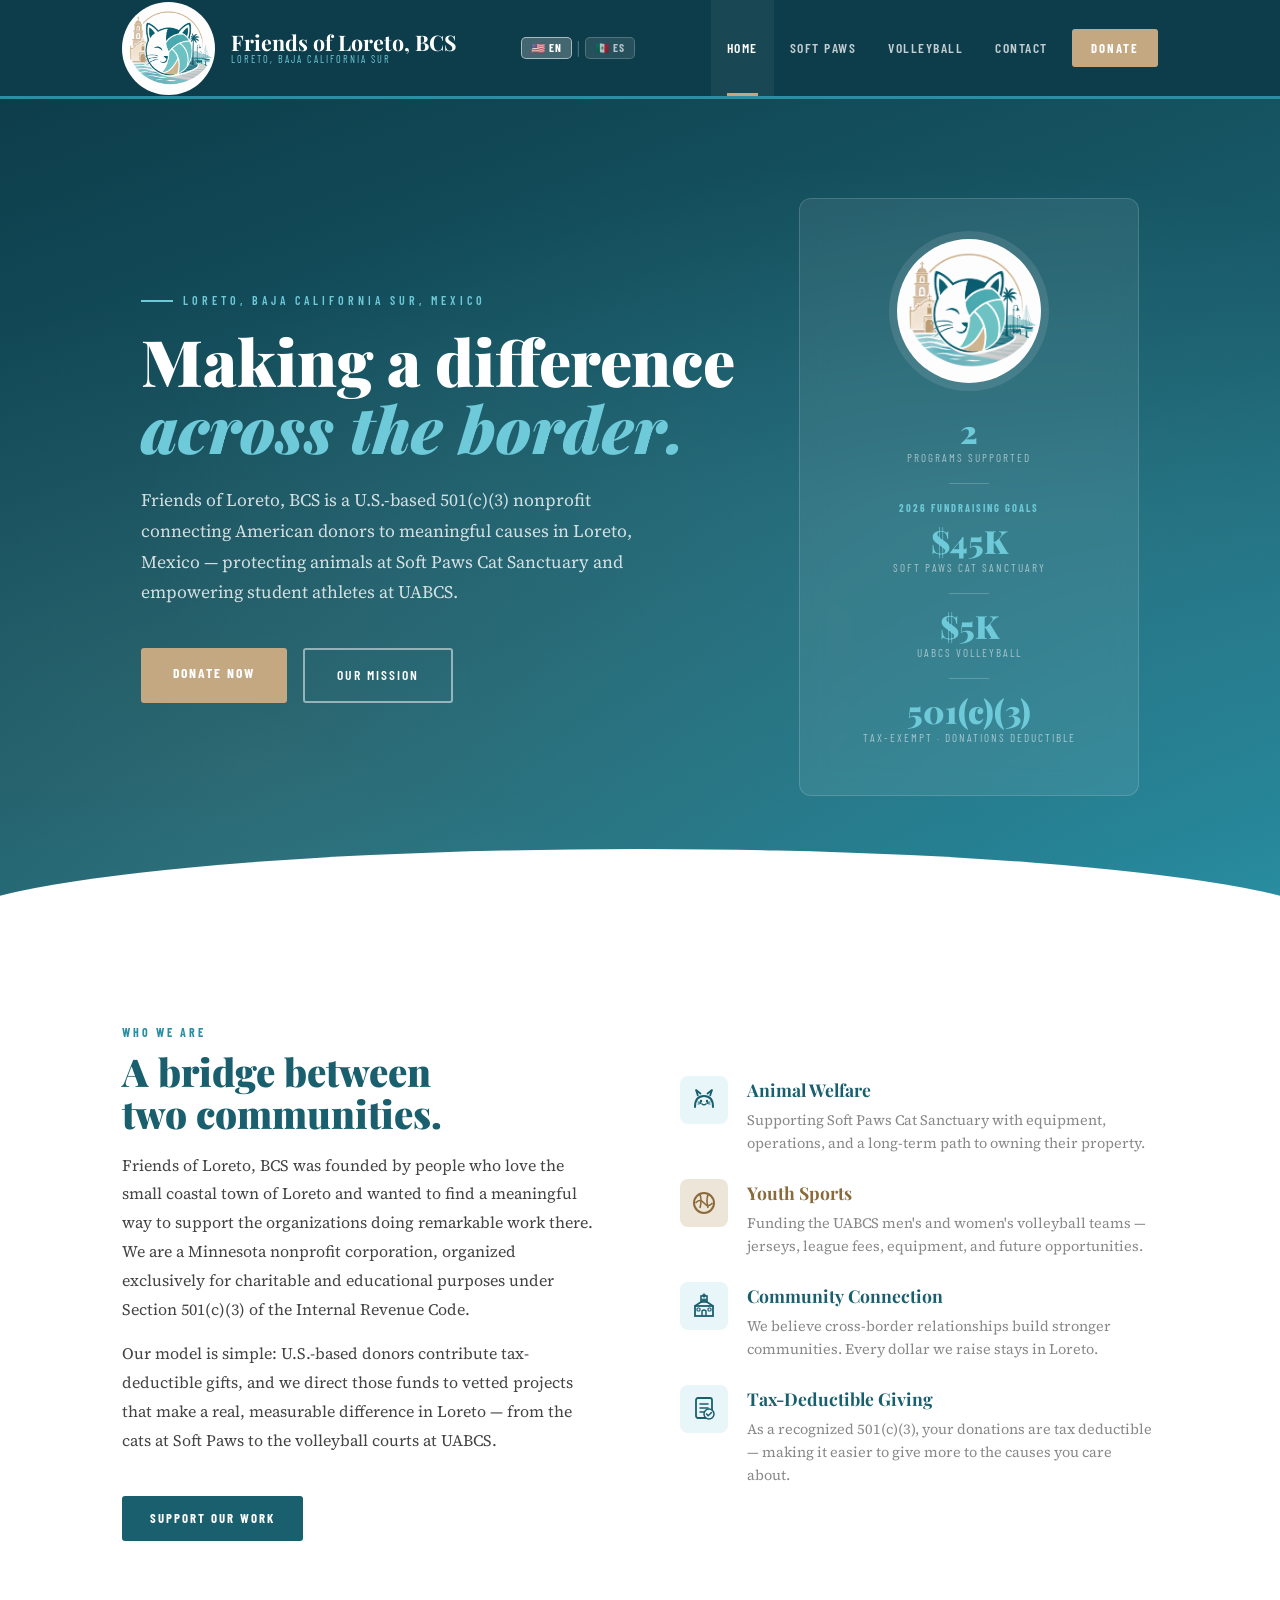
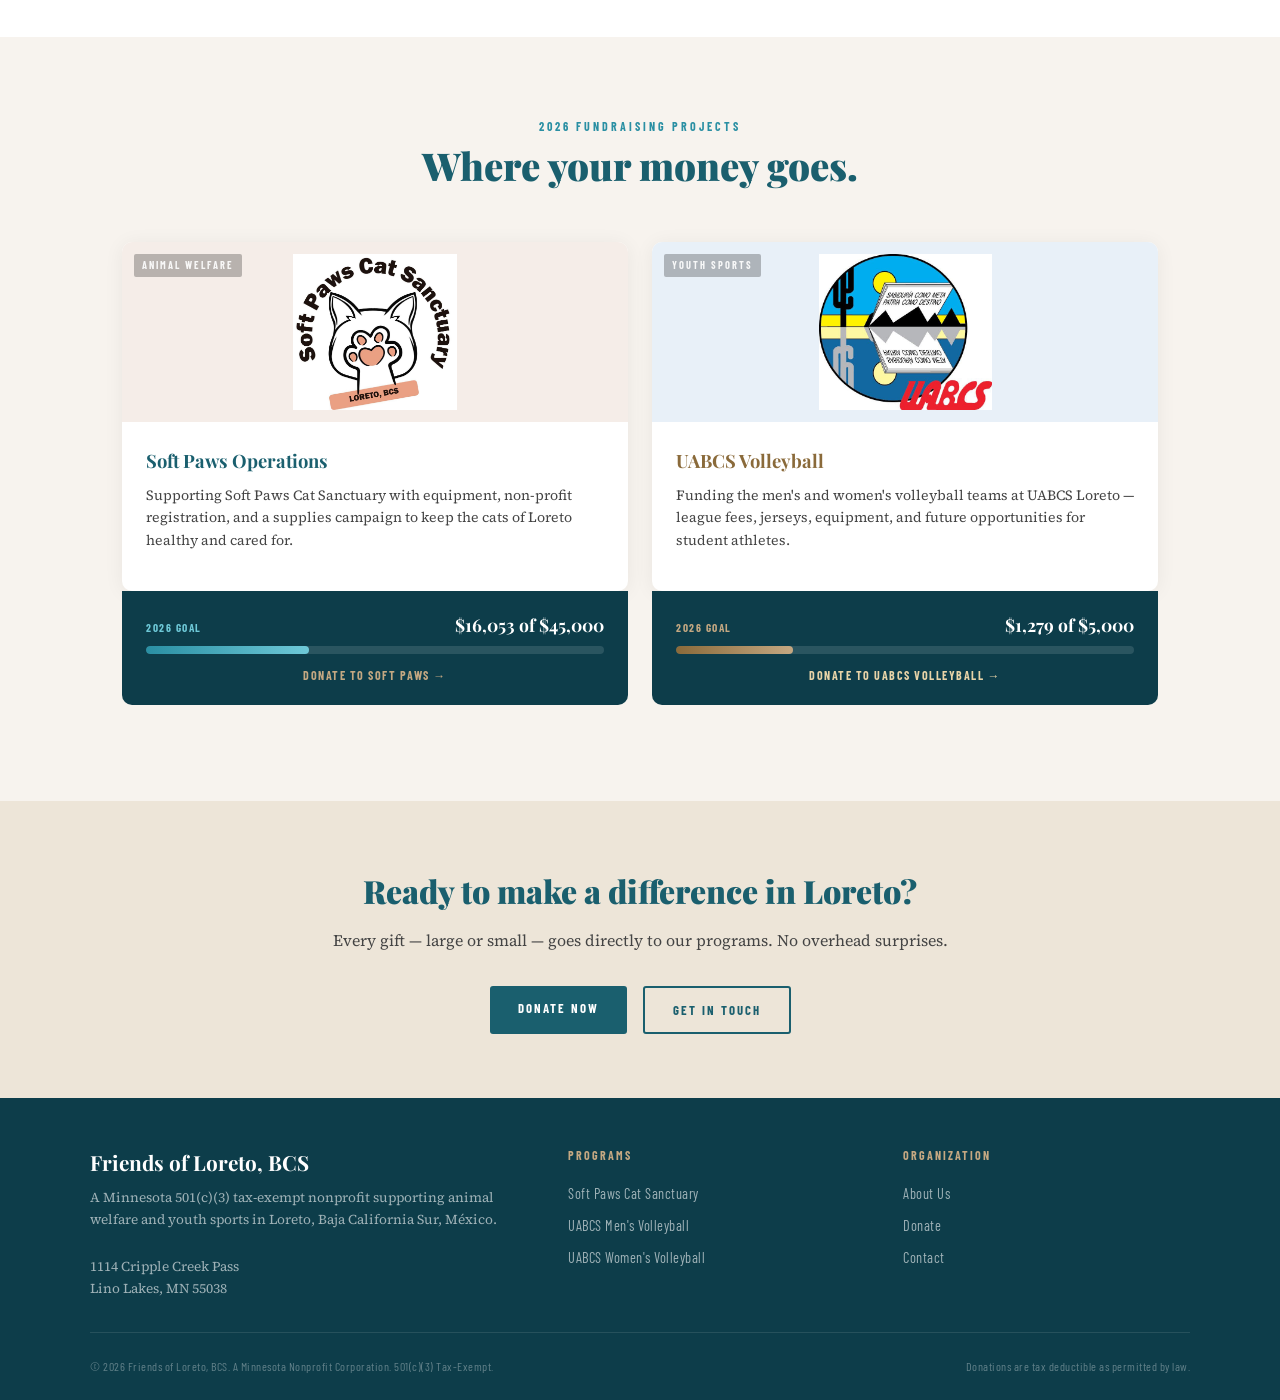
==== commit 483ae960: "Update fundraising goal and progress in index.html" ====
--- a/index.html
+++ b/index.html
@@ -677,10 +677,10 @@
         <div style="background:var(--teal-900); border-radius:0 0 10px 10px; padding:1.25rem 1.5rem;">
           <div style="display:flex; justify-content:space-between; align-items:baseline; margin-bottom:0.4rem;">
             <span style="font-family:var(--cond); font-size:0.7rem; letter-spacing:1.5px; text-transform:uppercase; color:var(--teal-300); font-weight:700;" data-en="2026 Goal" data-es="Meta 2026">2026 Goal</span>
-            <span style="font-family:var(--serif); font-size:1.1rem; font-weight:700; color:var(--white);" data-en="$0 of $45,000" data-es="$0 de $45,000">$0 of $45,000</span>
+            <span style="font-family:var(--serif); font-size:1.1rem; font-weight:700; color:var(--white);" data-en="$16,053 of $45,000" data-es="$16,053 de $45,000">$16,053 of $45,000</span>
           </div>
           <div style="height:8px; background:rgba(255,255,255,0.12); border-radius:4px; overflow:hidden; margin-bottom:0.75rem;">
-            <div style="width:0%; height:100%; background:linear-gradient(90deg, var(--teal-500), var(--teal-300)); border-radius:4px;"></div>
+            <div style="width:35.67%; height:100%; background:linear-gradient(90deg, var(--teal-500), var(--teal-300)); border-radius:4px;"></div>
           </div>
           <a href="https://www.zeffy.com/en-US/donation-form/donate-to-friends-of-loreto-bcs" target="_blank" style="display:block; text-align:center; font-family:var(--cond); font-size:0.75rem; font-weight:700; letter-spacing:1.5px; text-transform:uppercase; color:var(--sand-500); text-decoration:none;" data-en="Donate to Soft Paws →" data-es="Donar a Soft Paws →">Donate to Soft Paws →</a>
         </div>
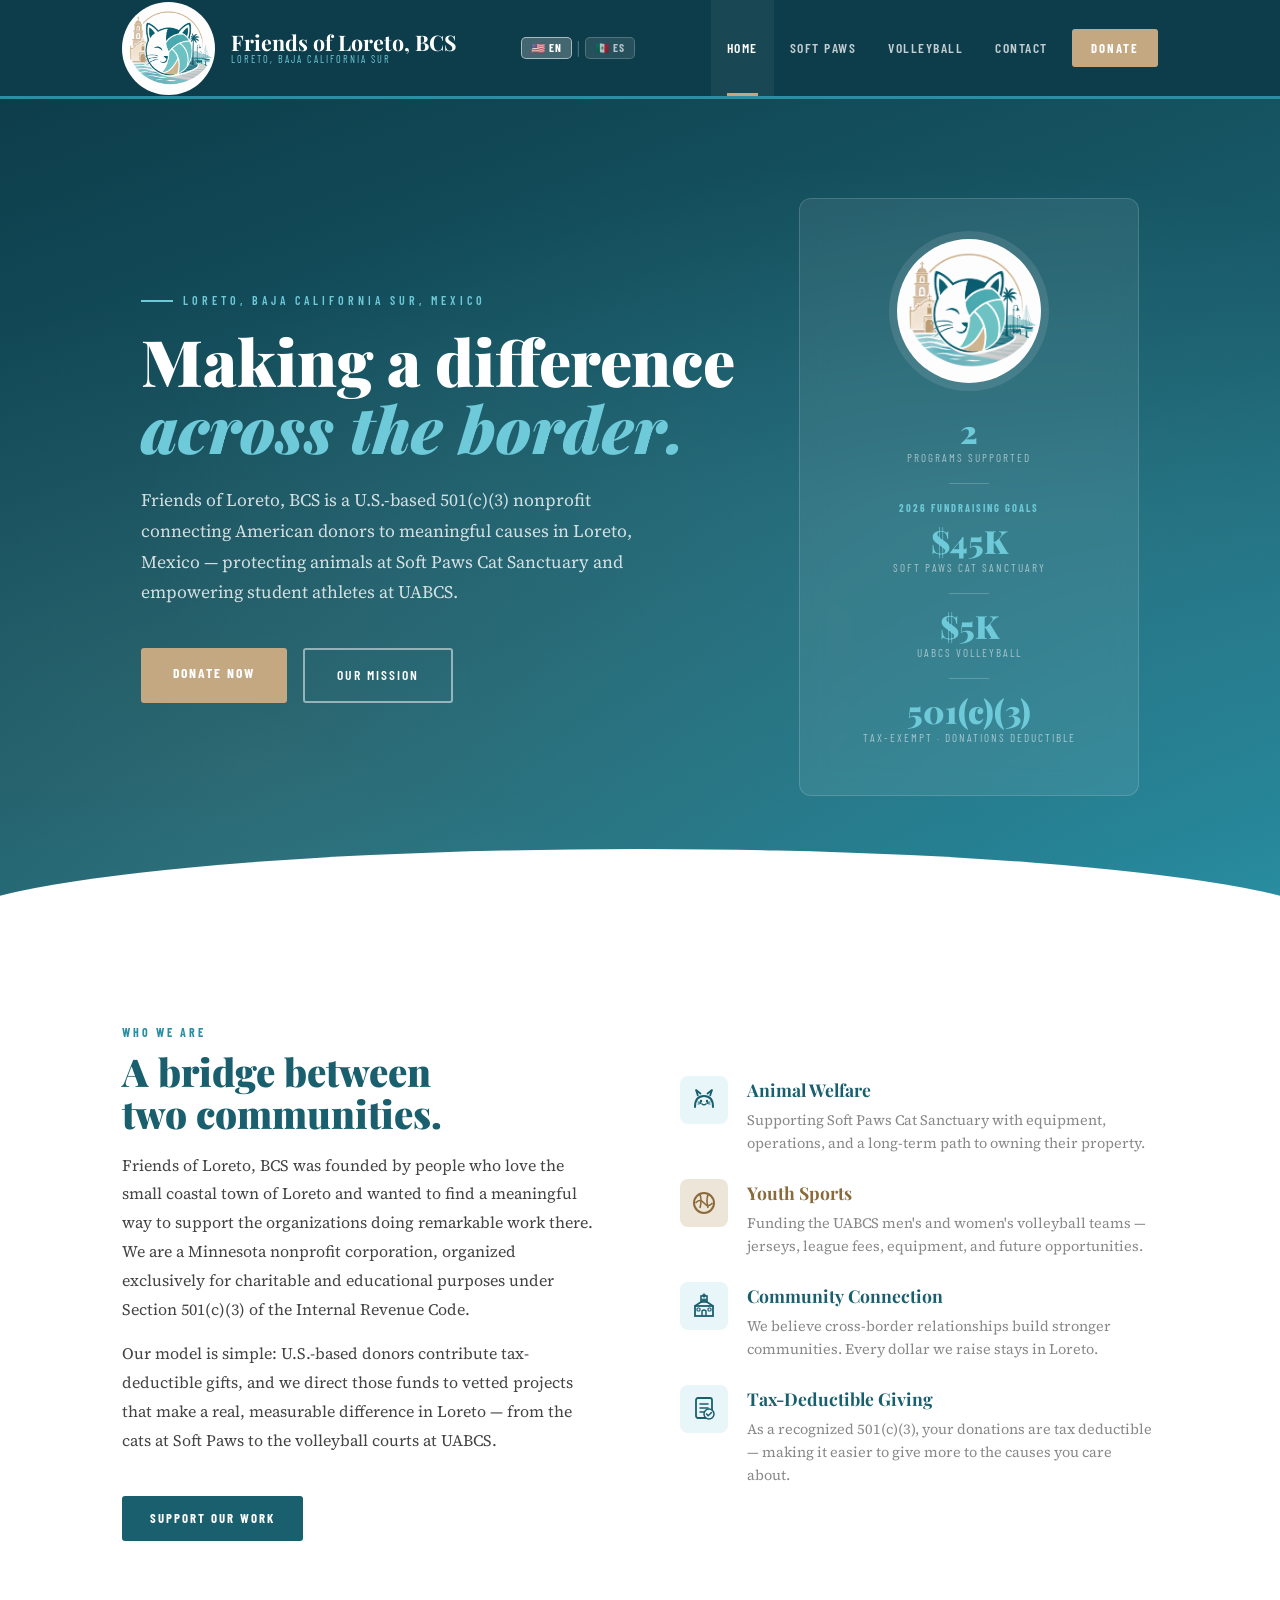
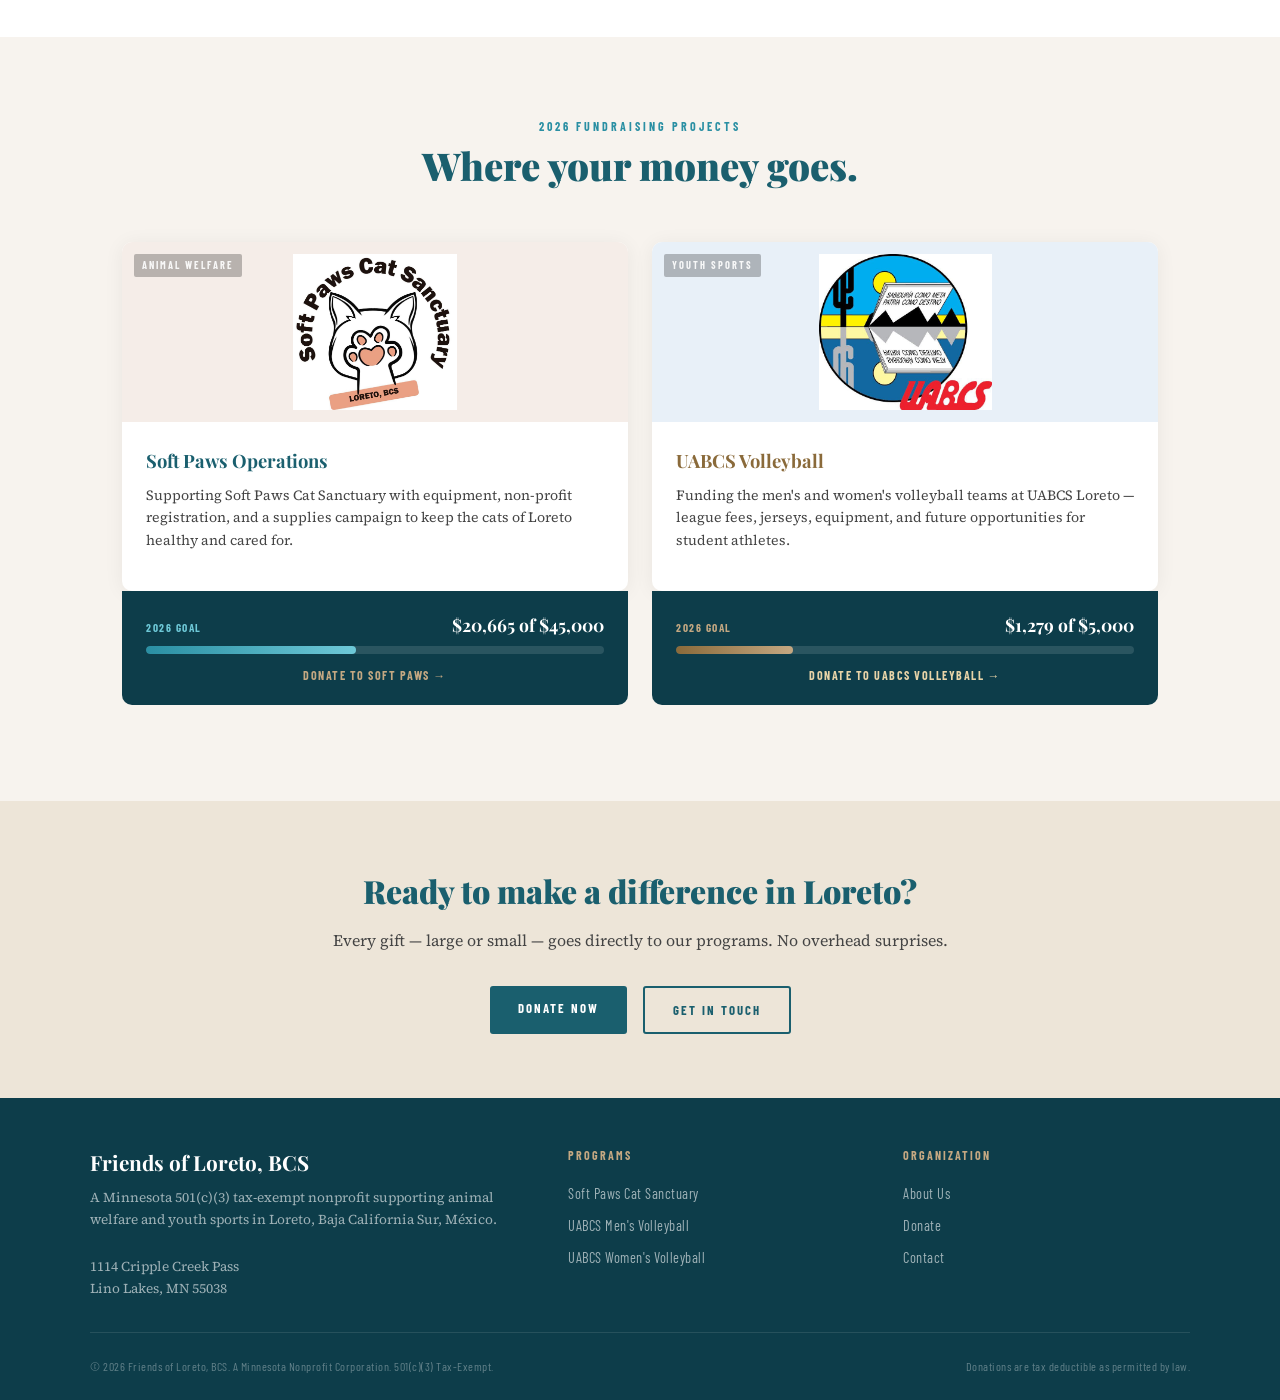
==== commit 02e6c513: "Add files via upload" ====
--- a/index.html
+++ b/index.html
@@ -677,10 +677,10 @@
         <div style="background:var(--teal-900); border-radius:0 0 10px 10px; padding:1.25rem 1.5rem;">
           <div style="display:flex; justify-content:space-between; align-items:baseline; margin-bottom:0.4rem;">
             <span style="font-family:var(--cond); font-size:0.7rem; letter-spacing:1.5px; text-transform:uppercase; color:var(--teal-300); font-weight:700;" data-en="2026 Goal" data-es="Meta 2026">2026 Goal</span>
-            <span style="font-family:var(--serif); font-size:1.1rem; font-weight:700; color:var(--white);" data-en="$16,053 of $45,000" data-es="$16,053 de $45,000">$16,053 of $45,000</span>
+            <span style="font-family:var(--serif); font-size:1.1rem; font-weight:700; color:var(--white);" data-en="$20,665 of $45,000" data-es="$20,665 de $45,000">$20,665 of $45,000</span>
           </div>
           <div style="height:8px; background:rgba(255,255,255,0.12); border-radius:4px; overflow:hidden; margin-bottom:0.75rem;">
-            <div style="width:35.67%; height:100%; background:linear-gradient(90deg, var(--teal-500), var(--teal-300)); border-radius:4px;"></div>
+            <div style="width:45.92%; height:100%; background:linear-gradient(90deg, var(--teal-500), var(--teal-300)); border-radius:4px;"></div>
           </div>
           <a href="https://www.zeffy.com/en-US/donation-form/donate-to-friends-of-loreto-bcs" target="_blank" style="display:block; text-align:center; font-family:var(--cond); font-size:0.75rem; font-weight:700; letter-spacing:1.5px; text-transform:uppercase; color:var(--sand-500); text-decoration:none;" data-en="Donate to Soft Paws →" data-es="Donar a Soft Paws →">Donate to Soft Paws →</a>
         </div>
@@ -732,4 +732,4 @@
 <div id="site-footer"></div>
 <script src="nav.js"></script>
 </body>
-</html>
+</html>
